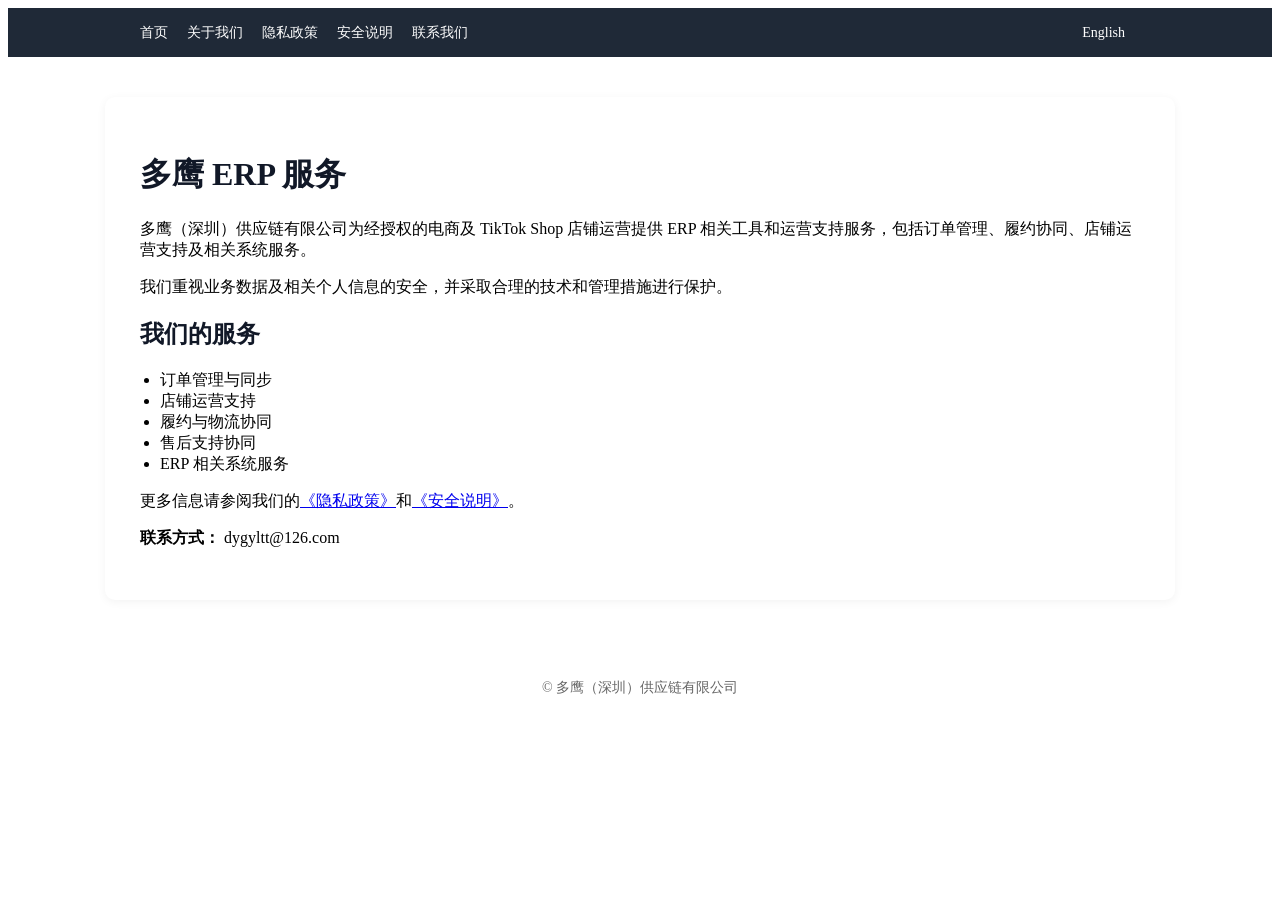
==== zh/index.html @ d551454d "fix stray html text" ====
﻿<!DOCTYPE html>
<html lang="zh-CN">
<head>
  <meta charset="UTF-8" />
  <meta name="viewport" content="width=device-width, initial-scale=1.0" />
  <title>多鹰 ERP 服务</title>
  <link rel="stylesheet" href="../style.css" />
</head>
<body>
  <header>
    <nav>
      <a href="index.html">首页</a>
      <a href="about.html">关于我们</a>
      <a href="privacy.html">隐私政策</a>
      <a href="security.html">安全说明</a>
      <a href="contact.html">联系我们</a>
      <span class="lang-switch"><a href="../index.html">English</a></span>
    </nav>
  </header>

  <main>
    <h1>多鹰 ERP 服务</h1>
    <p>
      多鹰（深圳）供应链有限公司为经授权的电商及 TikTok Shop 店铺运营提供 ERP 相关工具和运营支持服务，包括订单管理、履约协同、店铺运营支持及相关系统服务。
    </p>
    <p>
      我们重视业务数据及相关个人信息的安全，并采取合理的技术和管理措施进行保护。
    </p>

    <h2>我们的服务</h2>
    <ul>
      <li>订单管理与同步</li>
      <li>店铺运营支持</li>
      <li>履约与物流协同</li>
      <li>售后支持协同</li>
      <li>ERP 相关系统服务</li>
    </ul>

    <p>
      更多信息请参阅我们的<a href="privacy.html">《隐私政策》</a>和<a href="security.html">《安全说明》</a>。
    </p>

    <p><strong>联系方式：</strong> dygyltt@126.com</p>
  </main>

  <footer>
    <p>© 多鹰（深圳）供应链有限公司</p>
  </footer>
</body>
</html>
---- style.css ----
﻿css
body {
  font-family: Arial, sans-serif;
  margin: 0;
  padding: 0;
  color: #222;
  background: #f5f7fb;
  line-height: 1.6;
}

header {
  background: #1f2937;
  padding: 15px 20px;
}

nav {
  max-width: 1000px;
  margin: 0 auto;
}

nav a {
  color: #fff;
  margin-right: 15px;
  text-decoration: none;
  font-size: 14px;
}

nav a:hover {
  text-decoration: underline;
}

main {
  max-width: 1000px;
  margin: 40px auto;
  background: #fff;
  padding: 35px;
  border-radius: 10px;
  box-shadow: 0 2px 10px rgba(0,0,0,0.05);
}

h1, h2, h3 {
  color: #111827;
}

footer {
  text-align: center;
  padding: 25px;
  color: #666;
  font-size: 14px;
}

ul {
  padding-left: 20px;
}

.lang-switch {
  float: right;
}

.small {
  font-size: 14px;
  color: #666;
}
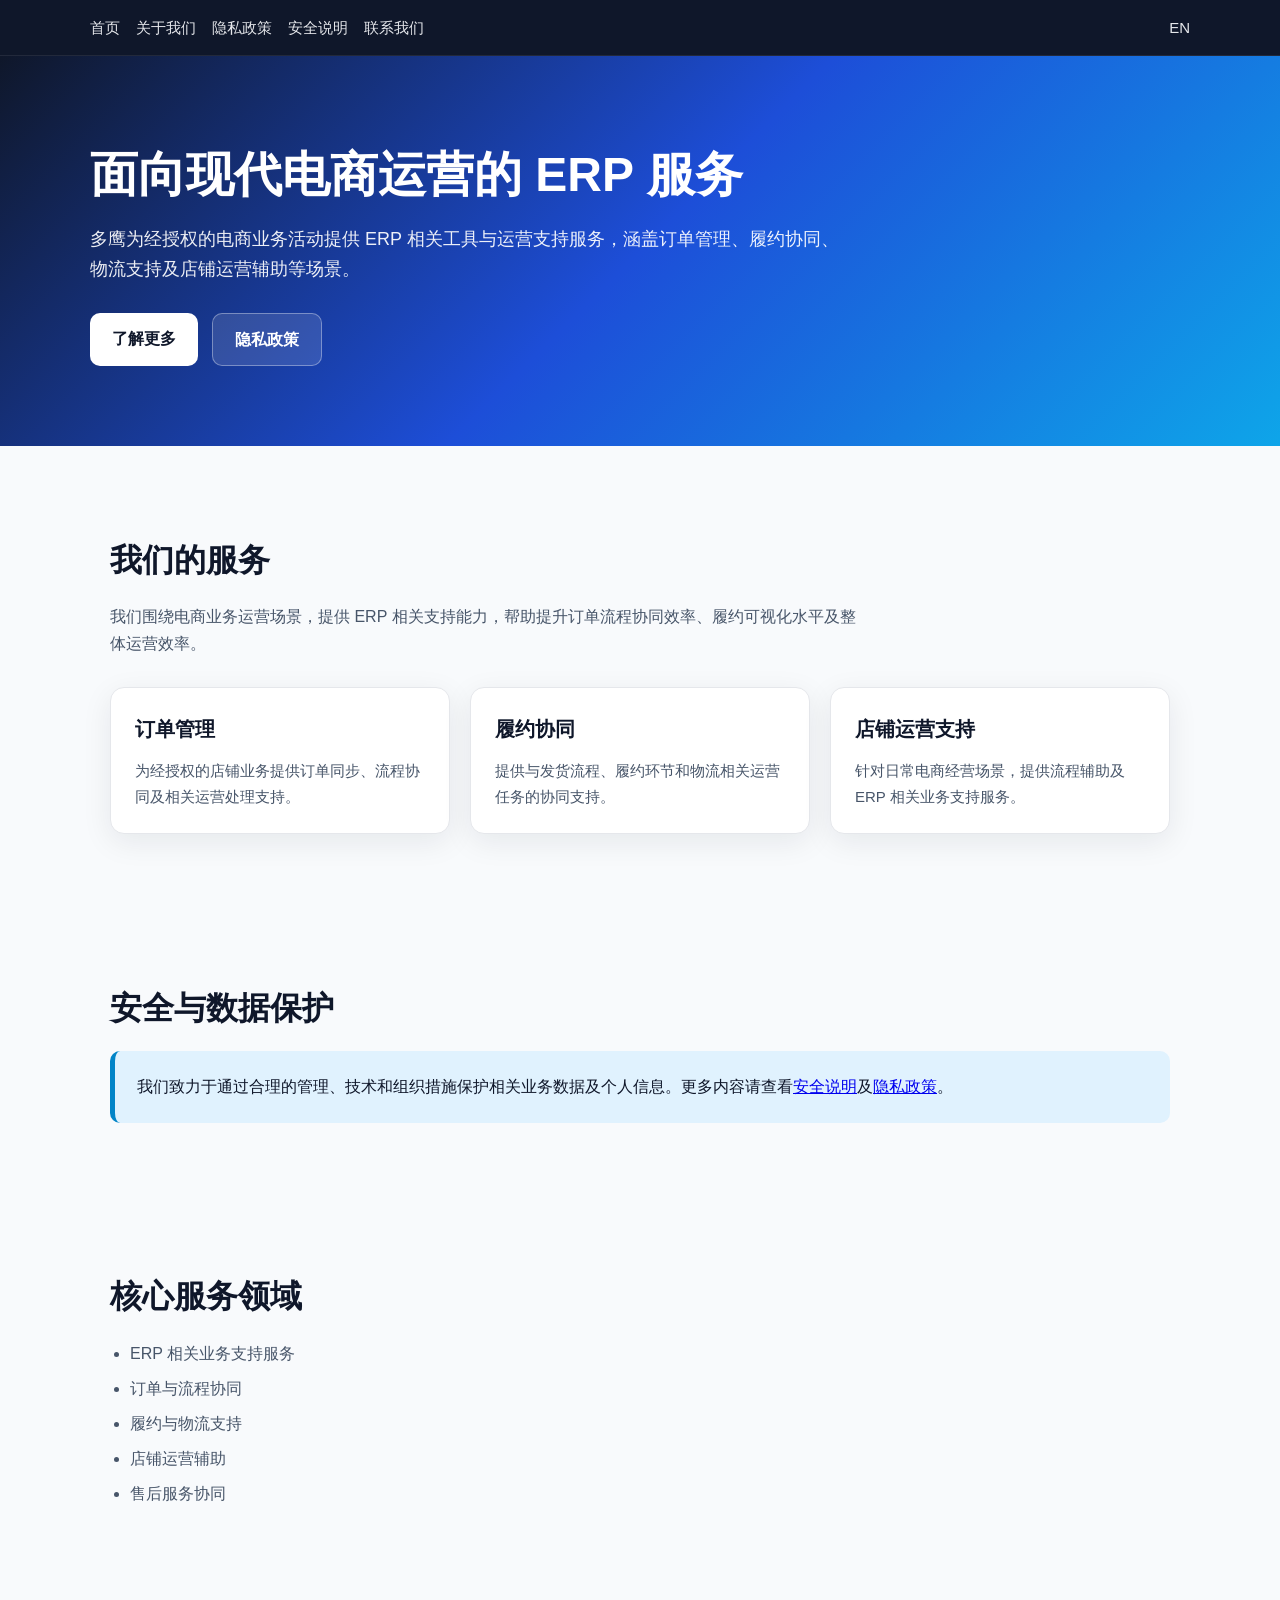
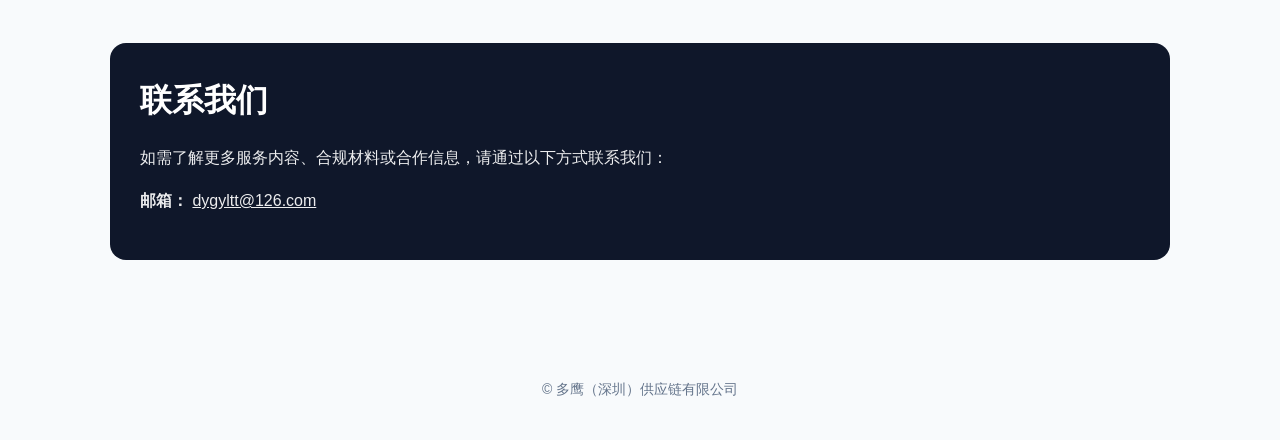
==== commit 22ac4806: "update homepage files" ====
--- a/zh/index.html
+++ b/zh/index.html
@@ -14,33 +14,81 @@
       <a href="privacy.html">隐私政策</a>
       <a href="security.html">安全说明</a>
       <a href="contact.html">联系我们</a>
-      <span class="lang-switch"><a href="../index.html">English</a></span>
+      <span class="lang-switch"><a href="../index.html">EN</a></span>
     </nav>
   </header>
 
+  <section class="hero">
+    <div class="hero-inner">
+      <h1>面向现代电商运营的 ERP 服务</h1>
+      <p>
+        多鹰为经授权的电商业务活动提供 ERP 相关工具与运营支持服务，涵盖订单管理、履约协同、物流支持及店铺运营辅助等场景。
+      </p>
+      <div class="hero-buttons">
+        <a href="about.html" class="btn-primary">了解更多</a>
+        <a href="privacy.html" class="btn-secondary">隐私政策</a>
+      </div>
+    </div>
+  </section>
+
   <main>
-    <h1>多鹰 ERP 服务</h1>
-    <p>
-      多鹰（深圳）供应链有限公司为经授权的电商及 TikTok Shop 店铺运营提供 ERP 相关工具和运营支持服务，包括订单管理、履约协同、店铺运营支持及相关系统服务。
-    </p>
-    <p>
-      我们重视业务数据及相关个人信息的安全，并采取合理的技术和管理措施进行保护。
-    </p>
+    <section class="section">
+      <h2>我们的服务</h2>
+      <p class="section-intro">
+        我们围绕电商业务运营场景，提供 ERP 相关支持能力，帮助提升订单流程协同效率、履约可视化水平及整体运营效率。
+      </p>
 
-    <h2>我们的服务</h2>
-    <ul>
-      <li>订单管理与同步</li>
-      <li>店铺运营支持</li>
-      <li>履约与物流协同</li>
-      <li>售后支持协同</li>
-      <li>ERP 相关系统服务</li>
-    </ul>
+      <div class="cards">
+        <div class="card">
+          <h3>订单管理</h3>
+          <p>
+            为经授权的店铺业务提供订单同步、流程协同及相关运营处理支持。
+          </p>
+        </div>
 
-    <p>
-      更多信息请参阅我们的<a href="privacy.html">《隐私政策》</a>和<a href="security.html">《安全说明》</a>。
-    </p>
+        <div class="card">
+          <h3>履约协同</h3>
+          <p>
+            提供与发货流程、履约环节和物流相关运营任务的协同支持。
+          </p>
+        </div>
 
-    <p><strong>联系方式：</strong> dygyltt@126.com</p>
+        <div class="card">
+          <h3>店铺运营支持</h3>
+          <p>
+            针对日常电商经营场景，提供流程辅助及 ERP 相关业务支持服务。
+          </p>
+        </div>
+      </div>
+    </section>
+
+    <section class="section">
+      <h2>安全与数据保护</h2>
+      <div class="highlight">
+        我们致力于通过合理的管理、技术和组织措施保护相关业务数据及个人信息。更多内容请查看<a href="security.html">安全说明</a>及<a href="privacy.html">隐私政策</a>。
+      </div>
+    </section>
+
+    <section class="section">
+      <h2>核心服务领域</h2>
+      <ul class="clean-list">
+        <li>ERP 相关业务支持服务</li>
+        <li>订单与流程协同</li>
+        <li>履约与物流支持</li>
+        <li>店铺运营辅助</li>
+        <li>售后服务协同</li>
+      </ul>
+    </section>
+
+    <section class="section">
+      <div class="contact-box">
+        <h2>联系我们</h2>
+        <p>
+          如需了解更多服务内容、合规材料或合作信息，请通过以下方式联系我们：
+        </p>
+        <p><strong>邮箱：</strong> <a href="mailto:dygyltt@126.com">dygyltt@126.com</a></p>
+      </div>
+    </section>
   </main>
 
   <footer>
--- a/style.css
+++ b/style.css
@@ -1,63 +1,208 @@
-﻿css
+﻿* {
+  box-sizing: border-box;
+}
+
 body {
-  font-family: Arial, sans-serif;
   margin: 0;
-  padding: 0;
-  color: #222;
-  background: #f5f7fb;
-  line-height: 1.6;
+  font-family: Arial, Helvetica, sans-serif;
+  color: #1f2937;
+  background: #f8fafc;
+  line-height: 1.7;
 }
 
 header {
-  background: #1f2937;
-  padding: 15px 20px;
+  background: #0f172a;
+  padding: 14px 20px;
+  border-bottom: 1px solid rgba(255, 255, 255, 0.08);
 }
 
 nav {
-  max-width: 1000px;
+  max-width: 1100px;
   margin: 0 auto;
+  display: flex;
+  flex-wrap: wrap;
+  align-items: center;
+  gap: 16px;
 }
 
 nav a {
-  color: #fff;
-  margin-right: 15px;
+  color: #e5e7eb;
   text-decoration: none;
-  font-size: 14px;
+  font-size: 15px;
 }
 
 nav a:hover {
-  text-decoration: underline;
+  color: #ffffff;
+}
+
+.lang-switch {
+  margin-left: auto;
+}
+
+.hero {
+  background: linear-gradient(135deg, #0f172a 0%, #1d4ed8 50%, #0ea5e9 100%);
+  color: white;
+  padding: 90px 20px 80px;
+}
+
+.hero-inner {
+  max-width: 1100px;
+  margin: 0 auto;
+}
+
+.hero h1 {
+  font-size: 48px;
+  line-height: 1.2;
+  margin: 0 0 20px;
+  max-width: 800px;
+}
+
+.hero p {
+  font-size: 18px;
+  max-width: 760px;
+  color: rgba(255, 255, 255, 0.92);
+  margin-bottom: 28px;
+}
+
+.hero-buttons {
+  display: flex;
+  flex-wrap: wrap;
+  gap: 14px;
+}
+
+.hero-buttons a {
+  display: inline-block;
+  padding: 12px 22px;
+  border-radius: 10px;
+  text-decoration: none;
+  font-weight: bold;
+  transition: 0.2s ease;
+}
+
+.btn-primary {
+  background: white;
+  color: #0f172a;
+}
+
+.btn-primary:hover {
+  background: #e2e8f0;
+}
+
+.btn-secondary {
+  background: rgba(255, 255, 255, 0.12);
+  color: white;
+  border: 1px solid rgba(255, 255, 255, 0.35);
+}
+
+.btn-secondary:hover {
+  background: rgba(255, 255, 255, 0.2);
+}
+
+.section {
+  max-width: 1100px;
+  margin: 0 auto;
+  padding: 60px 20px;
+}
+
+.section h2 {
+  font-size: 32px;
+  margin-bottom: 16px;
+  color: #0f172a;
+}
+
+.section-intro {
+  max-width: 760px;
+  color: #475569;
+  margin-bottom: 30px;
+}
+
+.cards {
+  display: grid;
+  grid-template-columns: repeat(auto-fit, minmax(240px, 1fr));
+  gap: 20px;
+}
+
+.card {
+  background: white;
+  border-radius: 14px;
+  padding: 24px;
+  box-shadow: 0 8px 30px rgba(15, 23, 42, 0.08);
+  border: 1px solid #e5e7eb;
+}
+
+.card h3 {
+  margin-top: 0;
+  margin-bottom: 12px;
+  font-size: 20px;
+  color: #0f172a;
+}
+
+.card p {
+  margin: 0;
+  color: #475569;
+  font-size: 15px;
+}
+
+.highlight {
+  background: #e0f2fe;
+  border-left: 5px solid #0284c7;
+  padding: 22px;
+  border-radius: 10px;
+  color: #0f172a;
+}
+
+.contact-box {
+  background: #0f172a;
+  color: white;
+  border-radius: 16px;
+  padding: 30px;
+}
+
+.contact-box h2 {
+  color: white;
+  margin-top: 0;
+}
+
+.contact-box p,
+.contact-box a {
+  color: rgba(255, 255, 255, 0.92);
 }
 
 main {
-  max-width: 1000px;
-  margin: 40px auto;
-  background: #fff;
-  padding: 35px;
-  border-radius: 10px;
-  box-shadow: 0 2px 10px rgba(0,0,0,0.05);
-}
-
-h1, h2, h3 {
-  color: #111827;
+  padding-bottom: 20px;
 }
 
 footer {
   text-align: center;
-  padding: 25px;
-  color: #666;
+  padding: 24px 20px;
+  color: #64748b;
   font-size: 14px;
 }
 
-ul {
+ul.clean-list {
   padding-left: 20px;
-}
-
-.lang-switch {
-  float: right;
-}
-
-.small {
-  font-size: 14px;
-  color: #666;
+  color: #475569;
+}
+
+ul.clean-list li {
+  margin-bottom: 8px;
+}
+
+@media (max-width: 768px) {
+  .hero {
+    padding: 70px 20px 60px;
+  }
+
+  .hero h1 {
+    font-size: 34px;
+  }
+
+  .section h2 {
+    font-size: 26px;
+  }
+
+  .lang-switch {
+    margin-left: 0;
+    width: 100%;
+  }
 }
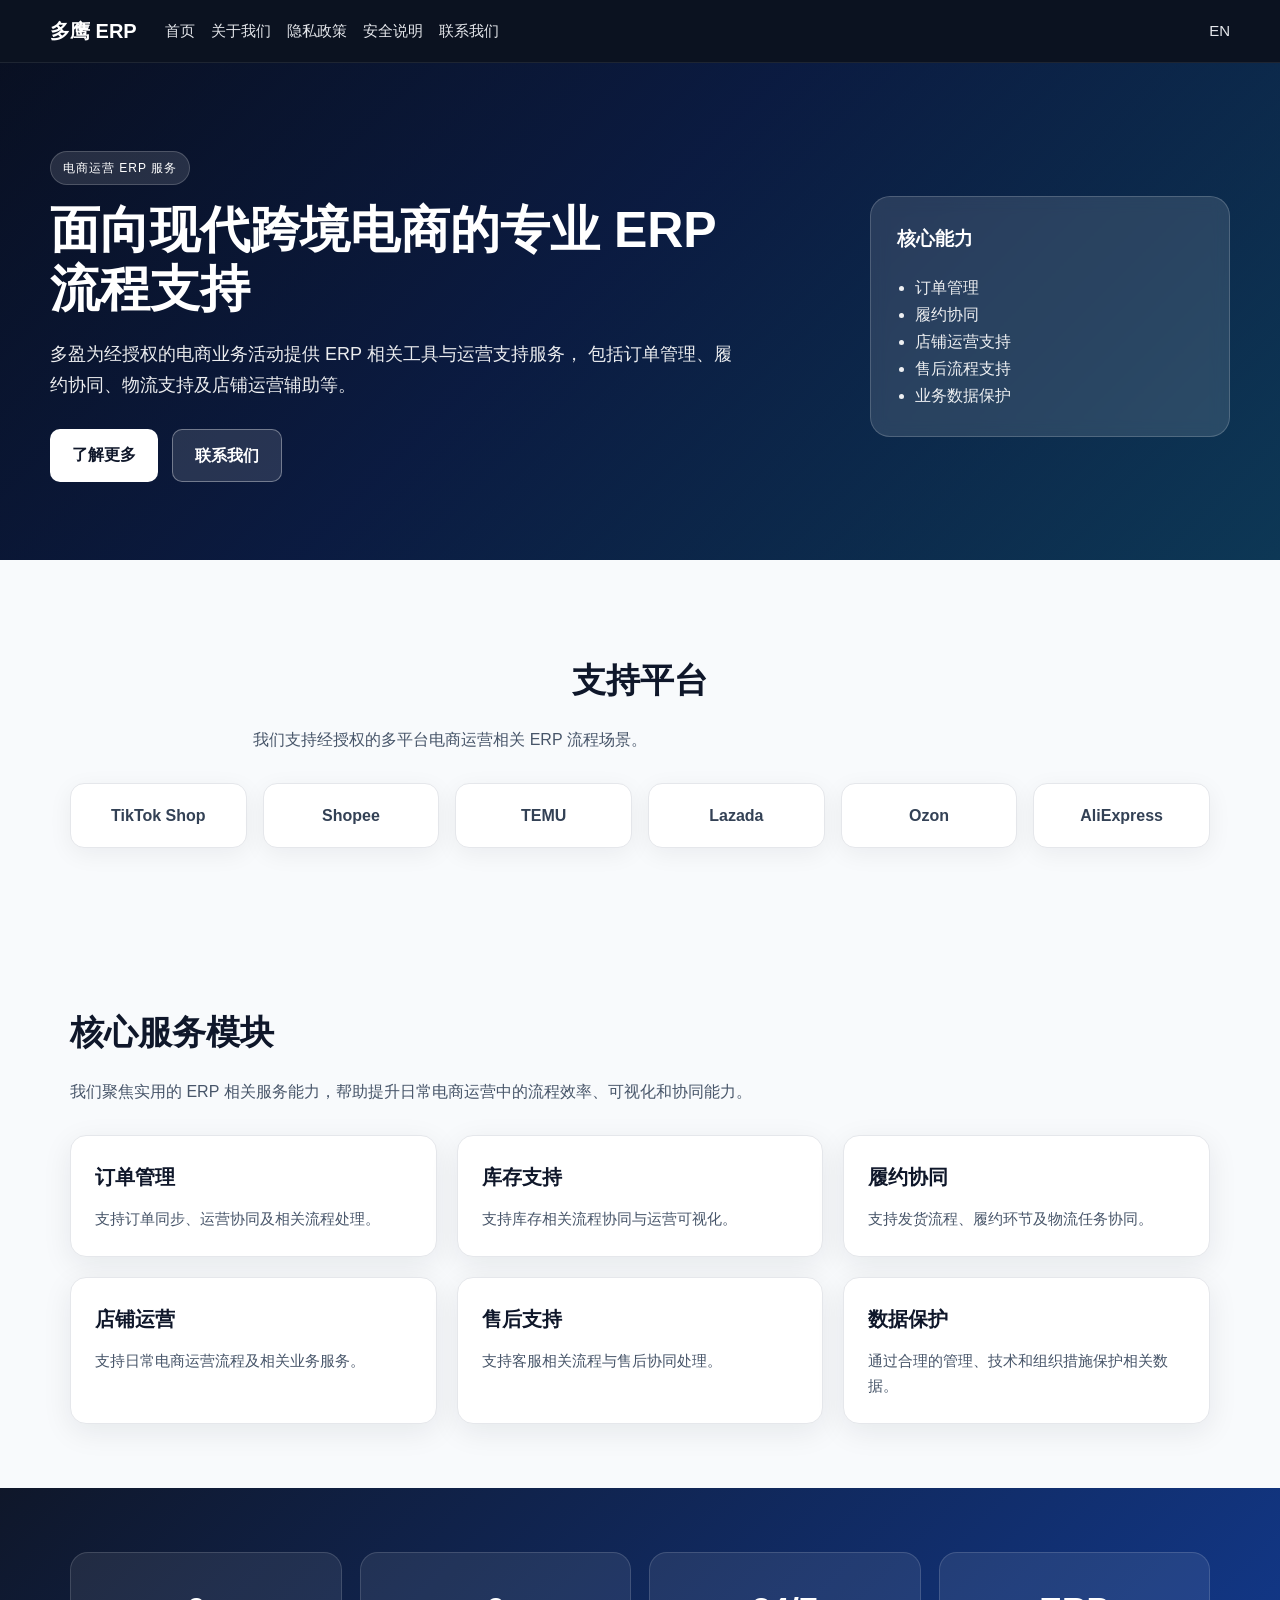
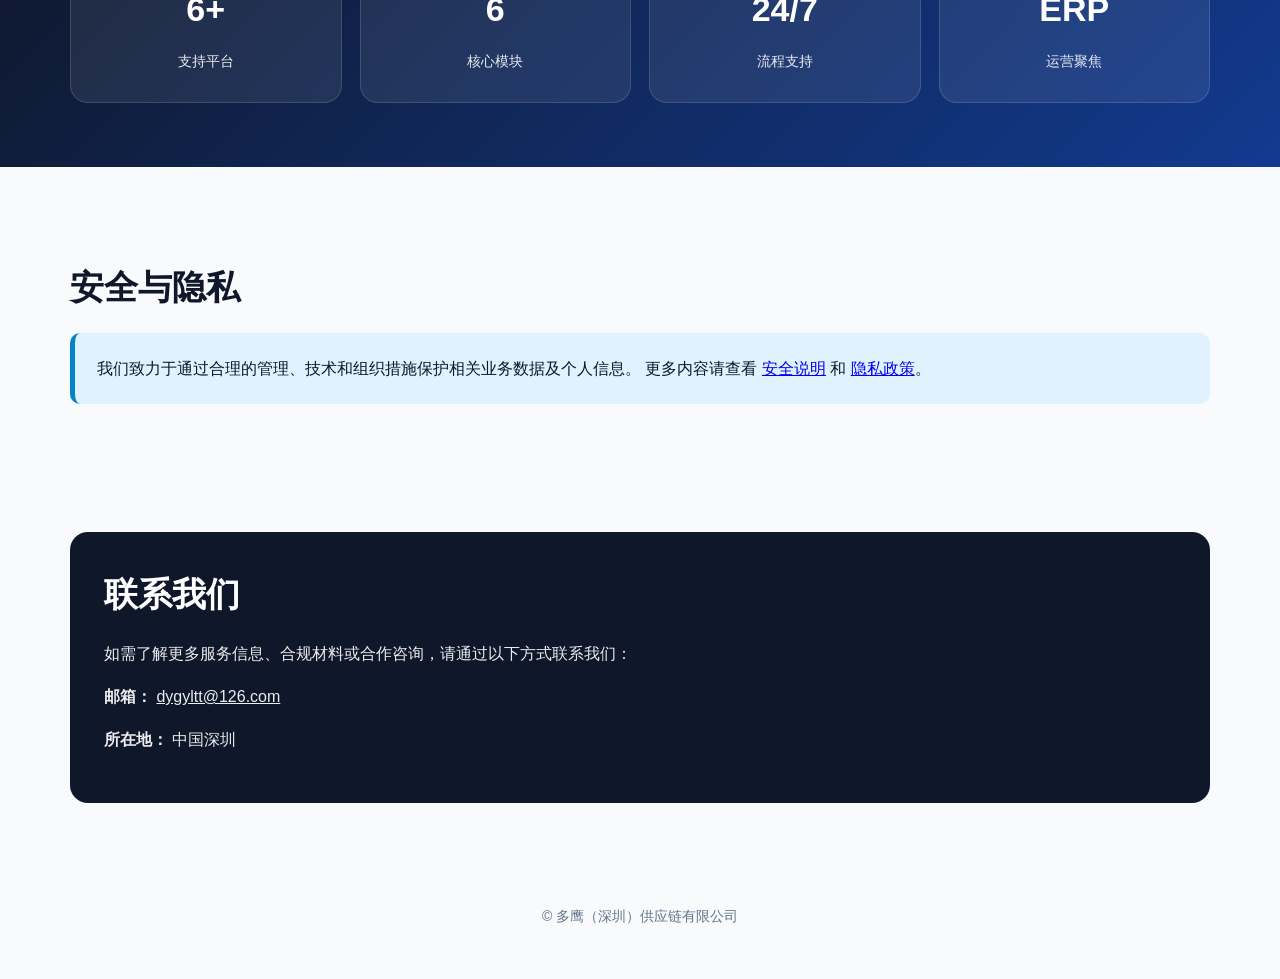
==== commit e253ea6b: "replace full bilingual website files" ====
--- a/zh/index.html
+++ b/zh/index.html
@@ -9,87 +9,137 @@
 <body>
   <header>
     <nav>
-      <a href="index.html">首页</a>
-      <a href="about.html">关于我们</a>
-      <a href="privacy.html">隐私政策</a>
-      <a href="security.html">安全说明</a>
-      <a href="contact.html">联系我们</a>
+      <div class="brand">多鹰 ERP</div>
+      <div class="nav-links">
+        <a href="index.html">首页</a>
+        <a href="about.html">关于我们</a>
+        <a href="privacy.html">隐私政策</a>
+        <a href="security.html">安全说明</a>
+        <a href="contact.html">联系我们</a>
+      </div>
       <span class="lang-switch"><a href="../index.html">EN</a></span>
     </nav>
   </header>
 
   <section class="hero">
-    <div class="hero-inner">
-      <h1>面向现代电商运营的 ERP 服务</h1>
-      <p>
-        多鹰为经授权的电商业务活动提供 ERP 相关工具与运营支持服务，涵盖订单管理、履约协同、物流支持及店铺运营辅助等场景。
-      </p>
-      <div class="hero-buttons">
-        <a href="about.html" class="btn-primary">了解更多</a>
-        <a href="privacy.html" class="btn-secondary">隐私政策</a>
+    <div class="hero-inner hero-grid">
+      <div class="hero-copy">
+        <div class="eyebrow">电商运营 ERP 服务</div>
+        <h1>面向现代跨境电商的专业 ERP 流程支持</h1>
+        <p>
+          多盈为经授权的电商业务活动提供 ERP 相关工具与运营支持服务，
+          包括订单管理、履约协同、物流支持及店铺运营辅助等。
+        </p>
+        <div class="hero-buttons">
+          <a href="about.html" class="btn-primary">了解更多</a>
+          <a href="contact.html" class="btn-secondary">联系我们</a>
+        </div>
+      </div>
+
+      <div class="hero-panel">
+        <div class="panel-card">
+          <h3>核心能力</h3>
+          <ul>
+            <li>订单管理</li>
+            <li>履约协同</li>
+            <li>店铺运营支持</li>
+            <li>售后流程支持</li>
+            <li>业务数据保护</li>
+          </ul>
+        </div>
       </div>
     </div>
   </section>
 
-  <main>
-    <section class="section">
-      <h2>我们的服务</h2>
-      <p class="section-intro">
-        我们围绕电商业务运营场景，提供 ERP 相关支持能力，帮助提升订单流程协同效率、履约可视化水平及整体运营效率。
+  <section class="platforms section">
+    <h2>支持平台</h2>
+    <p class="section-intro">
+      我们支持经授权的多平台电商运营相关 ERP 流程场景。
+    </p>
+    <div class="logo-row">
+      <div class="logo-item">TikTok Shop</div>
+      <div class="logo-item">Shopee</div>
+      <div class="logo-item">TEMU</div>
+      <div class="logo-item">Lazada</div>
+      <div class="logo-item">Ozon</div>
+      <div class="logo-item">AliExpress</div>
+    </div>
+  </section>
+
+  <section class="section">
+    <h2>核心服务模块</h2>
+    <p class="section-intro">
+      我们聚焦实用的 ERP 相关服务能力，帮助提升日常电商运营中的流程效率、可视化和协同能力。
+    </p>
+
+    <div class="cards six-grid">
+      <div class="card">
+        <h3>订单管理</h3>
+        <p>支持订单同步、运营协同及相关流程处理。</p>
+      </div>
+      <div class="card">
+        <h3>库存支持</h3>
+        <p>支持库存相关流程协同与运营可视化。</p>
+      </div>
+      <div class="card">
+        <h3>履约协同</h3>
+        <p>支持发货流程、履约环节及物流任务协同。</p>
+      </div>
+      <div class="card">
+        <h3>店铺运营</h3>
+        <p>支持日常电商运营流程及相关业务服务。</p>
+      </div>
+      <div class="card">
+        <h3>售后支持</h3>
+        <p>支持客服相关流程与售后协同处理。</p>
+      </div>
+      <div class="card">
+        <h3>数据保护</h3>
+        <p>通过合理的管理、技术和组织措施保护相关数据。</p>
+      </div>
+    </div>
+  </section>
+
+  <section class="stats-wrap">
+    <div class="section stats-grid">
+      <div class="stat-box">
+        <strong>6+</strong>
+        <span>支持平台</span>
+      </div>
+      <div class="stat-box">
+        <strong>6</strong>
+        <span>核心模块</span>
+      </div>
+      <div class="stat-box">
+        <strong>24/7</strong>
+        <span>流程支持</span>
+      </div>
+      <div class="stat-box">
+        <strong>ERP</strong>
+        <span>运营聚焦</span>
+      </div>
+    </div>
+  </section>
+
+  <section class="section">
+    <h2>安全与隐私</h2>
+    <div class="highlight">
+      我们致力于通过合理的管理、技术和组织措施保护相关业务数据及个人信息。
+      更多内容请查看 <a href="security.html">安全说明</a> 和
+      <a href="privacy.html">隐私政策</a>。
+    </div>
+  </section>
+
+  <section class="section">
+    <div class="contact-box">
+      <h2>联系我们</h2>
+      <p>
+        如需了解更多服务信息、合规材料或合作咨询，请通过以下方式联系我们：
       </p>
-
-      <div class="cards">
-        <div class="card">
-          <h3>订单管理</h3>
-          <p>
-            为经授权的店铺业务提供订单同步、流程协同及相关运营处理支持。
-          </p>
-        </div>
-
-        <div class="card">
-          <h3>履约协同</h3>
-          <p>
-            提供与发货流程、履约环节和物流相关运营任务的协同支持。
-          </p>
-        </div>
-
-        <div class="card">
-          <h3>店铺运营支持</h3>
-          <p>
-            针对日常电商经营场景，提供流程辅助及 ERP 相关业务支持服务。
-          </p>
-        </div>
-      </div>
-    </section>
-
-    <section class="section">
-      <h2>安全与数据保护</h2>
-      <div class="highlight">
-        我们致力于通过合理的管理、技术和组织措施保护相关业务数据及个人信息。更多内容请查看<a href="security.html">安全说明</a>及<a href="privacy.html">隐私政策</a>。
-      </div>
-    </section>
-
-    <section class="section">
-      <h2>核心服务领域</h2>
-      <ul class="clean-list">
-        <li>ERP 相关业务支持服务</li>
-        <li>订单与流程协同</li>
-        <li>履约与物流支持</li>
-        <li>店铺运营辅助</li>
-        <li>售后服务协同</li>
-      </ul>
-    </section>
-
-    <section class="section">
-      <div class="contact-box">
-        <h2>联系我们</h2>
-        <p>
-          如需了解更多服务内容、合规材料或合作信息，请通过以下方式联系我们：
-        </p>
-        <p><strong>邮箱：</strong> <a href="mailto:dygyltt@126.com">dygyltt@126.com</a></p>
-      </div>
-    </section>
-  </main>
+      <p><strong>邮箱：</strong> <a href="mailto:dygyltt@126.com">dygyltt@126.com</a></p>
+      <p><strong>所在地：</strong> 中国深圳</p>
+    </div>
+  </section>
 
   <footer>
     <p>© 多鹰（深圳）供应链有限公司</p>
--- a/style.css
+++ b/style.css
@@ -11,17 +11,33 @@
 }
 
 header {
-  background: #0f172a;
+  background: #0b1220;
   padding: 14px 20px;
   border-bottom: 1px solid rgba(255, 255, 255, 0.08);
+  position: sticky;
+  top: 0;
+  z-index: 100;
 }
 
 nav {
-  max-width: 1100px;
+  max-width: 1180px;
   margin: 0 auto;
   display: flex;
   flex-wrap: wrap;
   align-items: center;
+  gap: 18px;
+}
+
+.brand {
+  font-size: 20px;
+  font-weight: 700;
+  color: #ffffff;
+  margin-right: 10px;
+}
+
+.nav-links {
+  display: flex;
+  flex-wrap: wrap;
   gap: 16px;
 }
 
@@ -40,21 +56,41 @@
 }
 
 .hero {
-  background: linear-gradient(135deg, #0f172a 0%, #1d4ed8 50%, #0ea5e9 100%);
-  color: white;
-  padding: 90px 20px 80px;
+  background:
+    linear-gradient(rgba(8, 15, 35, 0.72), rgba(8, 15, 35, 0.72)),
+    linear-gradient(135deg, #0b1220 0%, #123a8f 45%, #1aa0d8 100%);
+  color: white;
+  padding: 88px 20px 78px;
 }
 
 .hero-inner {
-  max-width: 1100px;
+  max-width: 1180px;
   margin: 0 auto;
 }
 
+.hero-grid {
+  display: grid;
+  grid-template-columns: 1.2fr 0.8fr;
+  gap: 32px;
+  align-items: center;
+}
+
+.eyebrow {
+  display: inline-block;
+  margin-bottom: 16px;
+  padding: 6px 12px;
+  border-radius: 999px;
+  background: rgba(255, 255, 255, 0.12);
+  border: 1px solid rgba(255, 255, 255, 0.18);
+  font-size: 12px;
+  letter-spacing: 1px;
+}
+
 .hero h1 {
-  font-size: 48px;
-  line-height: 1.2;
+  font-size: 50px;
+  line-height: 1.18;
   margin: 0 0 20px;
-  max-width: 800px;
+  max-width: 760px;
 }
 
 .hero p {
@@ -98,14 +134,40 @@
   background: rgba(255, 255, 255, 0.2);
 }
 
+.hero-panel {
+  display: flex;
+  justify-content: flex-end;
+}
+
+.panel-card {
+  width: 100%;
+  max-width: 360px;
+  background: rgba(255, 255, 255, 0.12);
+  border: 1px solid rgba(255, 255, 255, 0.18);
+  border-radius: 20px;
+  padding: 26px;
+  backdrop-filter: blur(8px);
+}
+
+.panel-card h3 {
+  margin-top: 0;
+  color: #ffffff;
+}
+
+.panel-card ul {
+  margin: 0;
+  padding-left: 18px;
+  color: rgba(255, 255, 255, 0.92);
+}
+
 .section {
-  max-width: 1100px;
+  max-width: 1180px;
   margin: 0 auto;
-  padding: 60px 20px;
+  padding: 64px 20px;
 }
 
 .section h2 {
-  font-size: 32px;
+  font-size: 34px;
   margin-bottom: 16px;
   color: #0f172a;
 }
@@ -116,15 +178,39 @@
   margin-bottom: 30px;
 }
 
+.platforms {
+  text-align: center;
+}
+
+.logo-row {
+  display: grid;
+  grid-template-columns: repeat(6, 1fr);
+  gap: 16px;
+  margin-top: 30px;
+}
+
+.logo-item {
+  background: white;
+  border: 1px solid #e5e7eb;
+  border-radius: 14px;
+  padding: 18px 14px;
+  font-weight: 700;
+  color: #334155;
+  box-shadow: 0 6px 24px rgba(15, 23, 42, 0.06);
+}
+
 .cards {
   display: grid;
-  grid-template-columns: repeat(auto-fit, minmax(240px, 1fr));
   gap: 20px;
+}
+
+.six-grid {
+  grid-template-columns: repeat(3, 1fr);
 }
 
 .card {
   background: white;
-  border-radius: 14px;
+  border-radius: 16px;
   padding: 24px;
   box-shadow: 0 8px 30px rgba(15, 23, 42, 0.08);
   border: 1px solid #e5e7eb;
@@ -141,6 +227,36 @@
   margin: 0;
   color: #475569;
   font-size: 15px;
+}
+
+.stats-wrap {
+  background: linear-gradient(135deg, #0f172a, #123a8f);
+}
+
+.stats-grid {
+  display: grid;
+  grid-template-columns: repeat(4, 1fr);
+  gap: 18px;
+}
+
+.stat-box {
+  background: rgba(255, 255, 255, 0.08);
+  border: 1px solid rgba(255, 255, 255, 0.14);
+  border-radius: 18px;
+  padding: 28px 20px;
+  text-align: center;
+  color: white;
+}
+
+.stat-box strong {
+  display: block;
+  font-size: 34px;
+  margin-bottom: 8px;
+}
+
+.stat-box span {
+  font-size: 14px;
+  color: rgba(255, 255, 255, 0.9);
 }
 
 .highlight {
@@ -151,11 +267,26 @@
   color: #0f172a;
 }
 
+.content-box {
+  max-width: 1180px;
+  margin: 40px auto;
+  background: white;
+  padding: 35px;
+  border-radius: 16px;
+  box-shadow: 0 8px 30px rgba(15, 23, 42, 0.08);
+  border: 1px solid #e5e7eb;
+}
+
+.content-box h1 {
+  margin-top: 0;
+  color: #0f172a;
+}
+
 .contact-box {
   background: #0f172a;
   color: white;
-  border-radius: 16px;
-  padding: 30px;
+  border-radius: 18px;
+  padding: 34px;
 }
 
 .contact-box h2 {
@@ -168,13 +299,14 @@
   color: rgba(255, 255, 255, 0.92);
 }
 
-main {
-  padding-bottom: 20px;
+.small {
+  font-size: 14px;
+  color: #64748b;
 }
 
 footer {
   text-align: center;
-  padding: 24px 20px;
+  padding: 24px 20px 36px;
   color: #64748b;
   font-size: 14px;
 }
@@ -188,6 +320,19 @@
   margin-bottom: 8px;
 }
 
+@media (max-width: 1024px) {
+  .hero-grid,
+  .six-grid,
+  .stats-grid,
+  .logo-row {
+    grid-template-columns: repeat(2, 1fr);
+  }
+
+  .hero-panel {
+    justify-content: flex-start;
+  }
+}
+
 @media (max-width: 768px) {
   .hero {
     padding: 70px 20px 60px;
@@ -201,8 +346,24 @@
     font-size: 26px;
   }
 
+  .hero-grid,
+  .six-grid,
+  .stats-grid,
+  .logo-row {
+    grid-template-columns: 1fr;
+  }
+
   .lang-switch {
     margin-left: 0;
     width: 100%;
   }
+
+  .nav-links {
+    width: 100%;
+  }
+
+  .content-box {
+    margin: 24px 16px;
+    padding: 24px;
+  }
 }
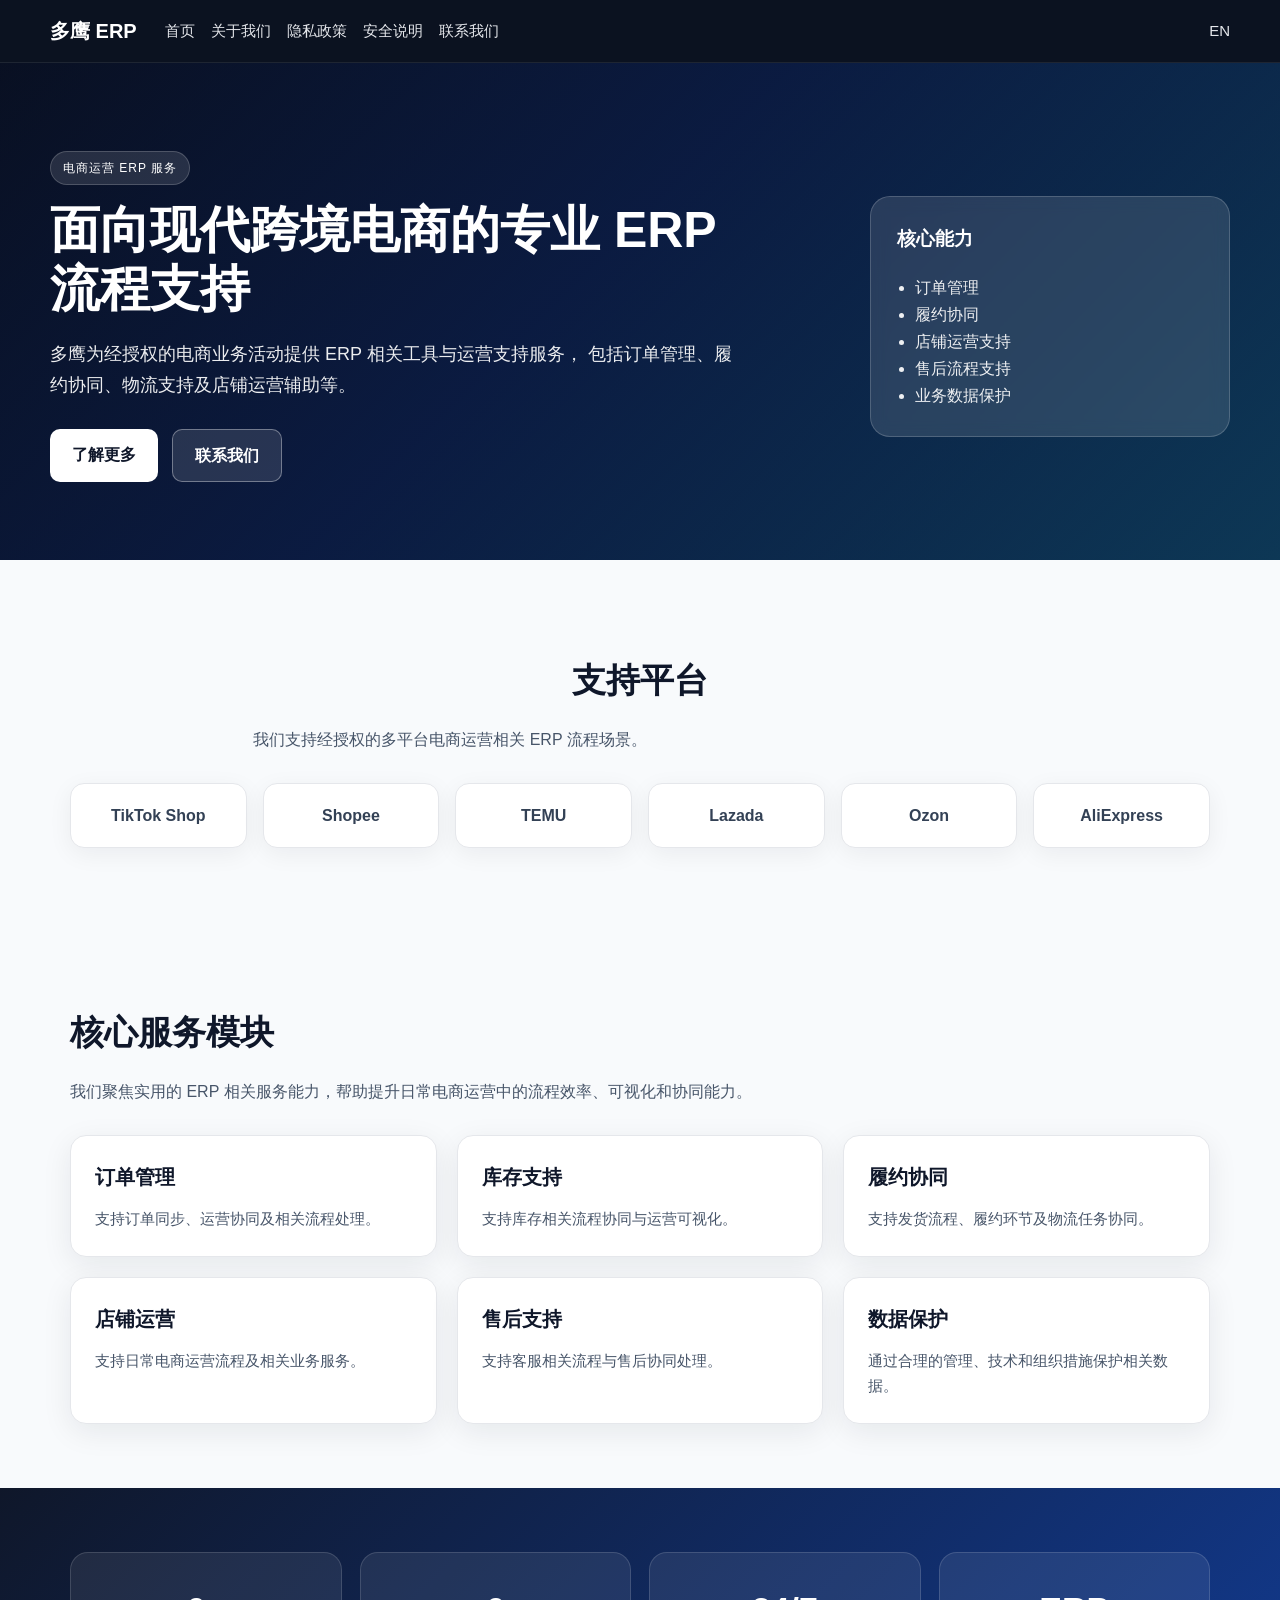
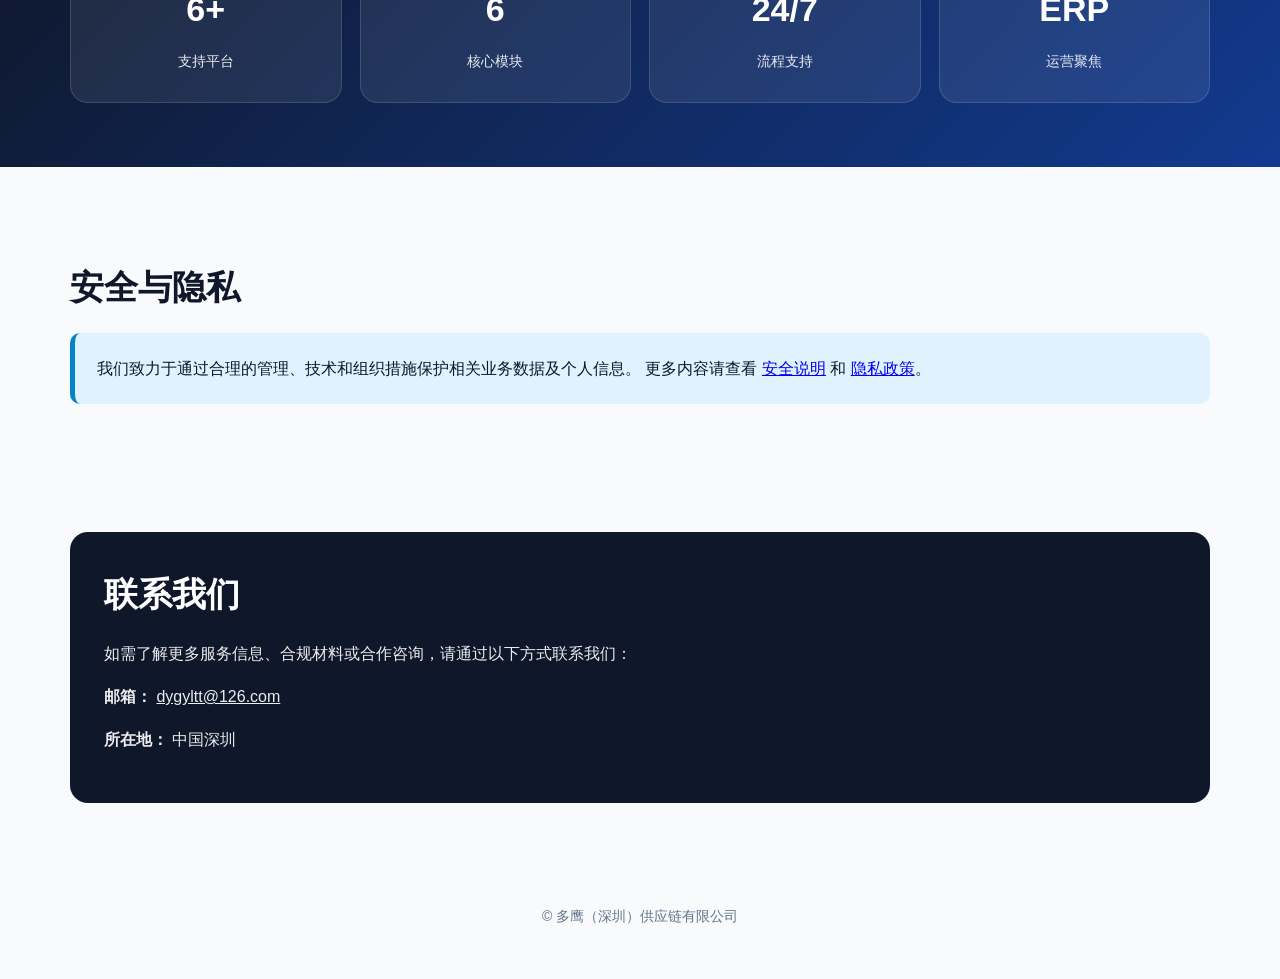
==== commit b9b7b57e: "replace 10 pages with unified navigation" ====
--- a/zh/index.html
+++ b/zh/index.html
@@ -27,7 +27,7 @@
         <div class="eyebrow">电商运营 ERP 服务</div>
         <h1>面向现代跨境电商的专业 ERP 流程支持</h1>
         <p>
-          多盈为经授权的电商业务活动提供 ERP 相关工具与运营支持服务，
+          多鹰为经授权的电商业务活动提供 ERP 相关工具与运营支持服务，
           包括订单管理、履约协同、物流支持及店铺运营辅助等。
         </p>
         <div class="hero-buttons">
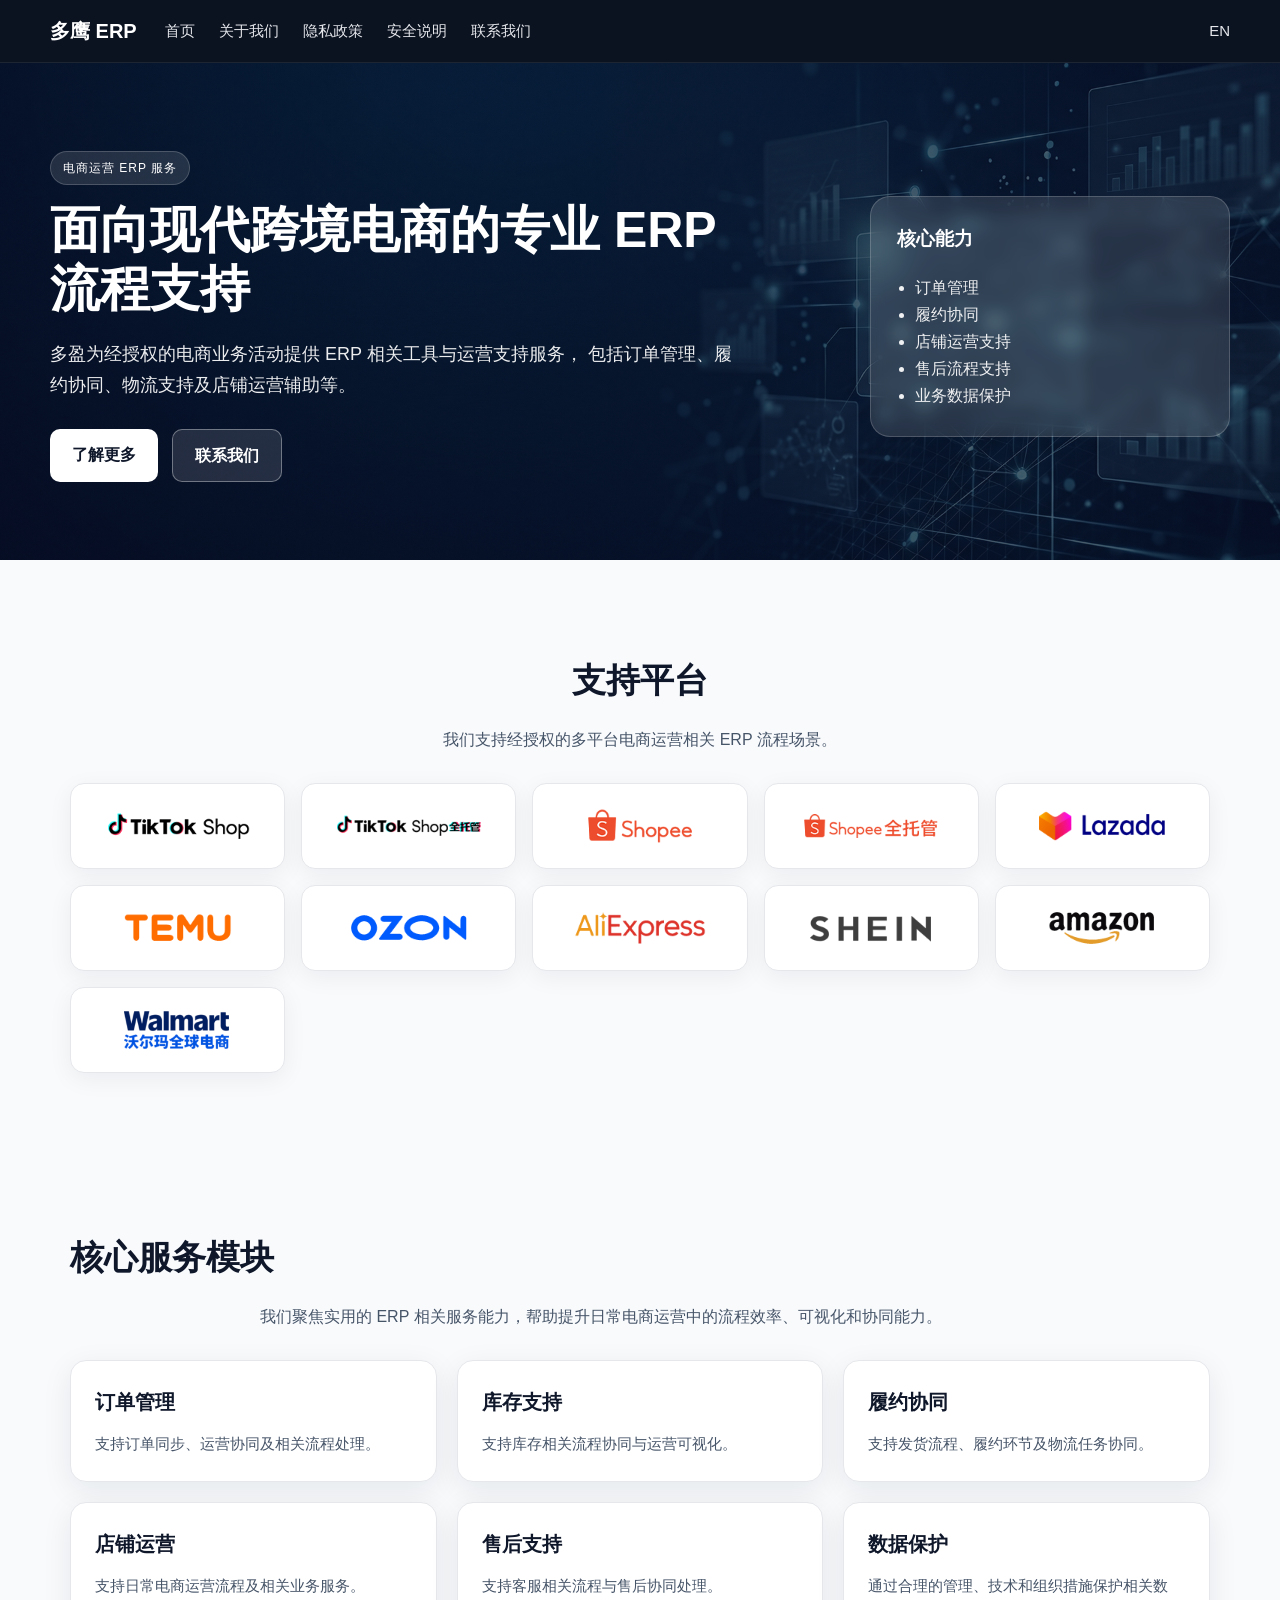
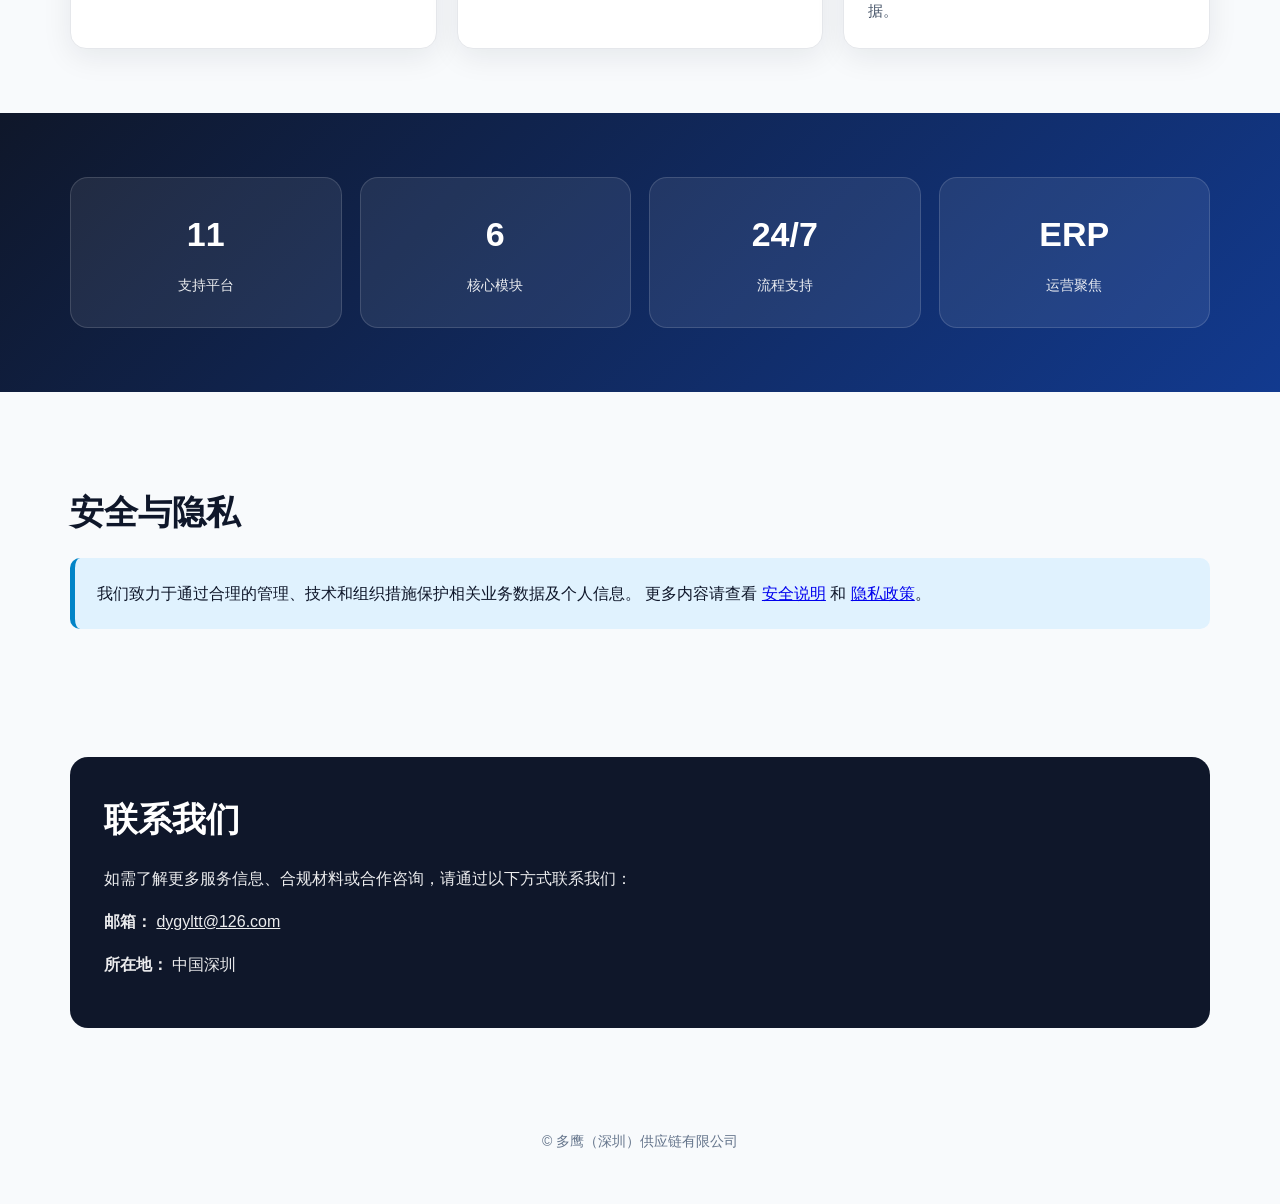
==== commit 6a2dceb9: "鹰" ====
--- a/zh/index.html
+++ b/zh/index.html
@@ -27,7 +27,7 @@
         <div class="eyebrow">电商运营 ERP 服务</div>
         <h1>面向现代跨境电商的专业 ERP 流程支持</h1>
         <p>
-          多鹰为经授权的电商业务活动提供 ERP 相关工具与运营支持服务，
+          多盈为经授权的电商业务活动提供 ERP 相关工具与运营支持服务，
           包括订单管理、履约协同、物流支持及店铺运营辅助等。
         </p>
         <div class="hero-buttons">
@@ -56,13 +56,19 @@
     <p class="section-intro">
       我们支持经授权的多平台电商运营相关 ERP 流程场景。
     </p>
+
     <div class="logo-row">
-      <div class="logo-item">TikTok Shop</div>
-      <div class="logo-item">Shopee</div>
-      <div class="logo-item">TEMU</div>
-      <div class="logo-item">Lazada</div>
-      <div class="logo-item">Ozon</div>
-      <div class="logo-item">AliExpress</div>
+      <div class="logo-item"><img src="../images/platforms/tiktok-shop.png" alt="TikTok Shop" /></div>
+      <div class="logo-item"><img src="../images/platforms/tiktok-fullservice.png" alt="TikTok Shop 全托管" /></div>
+      <div class="logo-item"><img src="../images/platforms/shopee.png" alt="Shopee" /></div>
+      <div class="logo-item"><img src="../images/platforms/shopee-fullservice.png" alt="Shopee 全托管" /></div>
+      <div class="logo-item"><img src="../images/platforms/lazada.png" alt="Lazada" /></div>
+      <div class="logo-item"><img src="../images/platforms/temu.png" alt="TEMU" /></div>
+      <div class="logo-item"><img src="../images/platforms/ozon.png" alt="OZON" /></div>
+      <div class="logo-item"><img src="../images/platforms/aliexpress.png" alt="AliExpress" /></div>
+      <div class="logo-item"><img src="../images/platforms/shein.png" alt="SHEIN" /></div>
+      <div class="logo-item"><img src="../images/platforms/amazon.png" alt="Amazon" /></div>
+      <div class="logo-item"><img src="../images/platforms/walmart.png" alt="Walmart" /></div>
     </div>
   </section>
 
@@ -103,7 +109,7 @@
   <section class="stats-wrap">
     <div class="section stats-grid">
       <div class="stat-box">
-        <strong>6+</strong>
+        <strong>11</strong>
         <span>支持平台</span>
       </div>
       <div class="stat-box">
--- a/style.css
+++ b/style.css
@@ -38,7 +38,7 @@
 .nav-links {
   display: flex;
   flex-wrap: wrap;
-  gap: 16px;
+  gap: 24px;
 }
 
 nav a {
@@ -57,8 +57,8 @@
 
 .hero {
   background:
-    linear-gradient(rgba(8, 15, 35, 0.72), rgba(8, 15, 35, 0.72)),
-    linear-gradient(135deg, #0b1220 0%, #123a8f 45%, #1aa0d8 100%);
+    linear-gradient(rgba(8, 15, 35, 0.66), rgba(8, 15, 35, 0.66)),
+    url("images/hero-bg.jpg") center center / cover no-repeat;
   color: white;
   padding: 88px 20px 78px;
 }
@@ -175,7 +175,7 @@
 .section-intro {
   max-width: 760px;
   color: #475569;
-  margin-bottom: 30px;
+  margin: 0 auto 30px;
 }
 
 .platforms {
@@ -184,7 +184,7 @@
 
 .logo-row {
   display: grid;
-  grid-template-columns: repeat(6, 1fr);
+  grid-template-columns: repeat(5, 1fr);
   gap: 16px;
   margin-top: 30px;
 }
@@ -193,10 +193,21 @@
   background: white;
   border: 1px solid #e5e7eb;
   border-radius: 14px;
-  padding: 18px 14px;
-  font-weight: 700;
-  color: #334155;
+  min-height: 86px;
+  padding: 16px 12px;
+  display: flex;
+  align-items: center;
+  justify-content: center;
   box-shadow: 0 6px 24px rgba(15, 23, 42, 0.06);
+}
+
+.logo-item img {
+  max-width: 100%;
+  max-height: 42px;
+  width: auto;
+  height: auto;
+  object-fit: contain;
+  display: block;
 }
 
 .cards {
@@ -323,9 +334,12 @@
 @media (max-width: 1024px) {
   .hero-grid,
   .six-grid,
-  .stats-grid,
+  .stats-grid {
+    grid-template-columns: repeat(2, 1fr);
+  }
+
   .logo-row {
-    grid-template-columns: repeat(2, 1fr);
+    grid-template-columns: repeat(3, 1fr);
   }
 
   .hero-panel {
@@ -348,9 +362,12 @@
 
   .hero-grid,
   .six-grid,
-  .stats-grid,
+  .stats-grid {
+    grid-template-columns: 1fr;
+  }
+
   .logo-row {
-    grid-template-columns: 1fr;
+    grid-template-columns: repeat(2, 1fr);
   }
 
   .lang-switch {
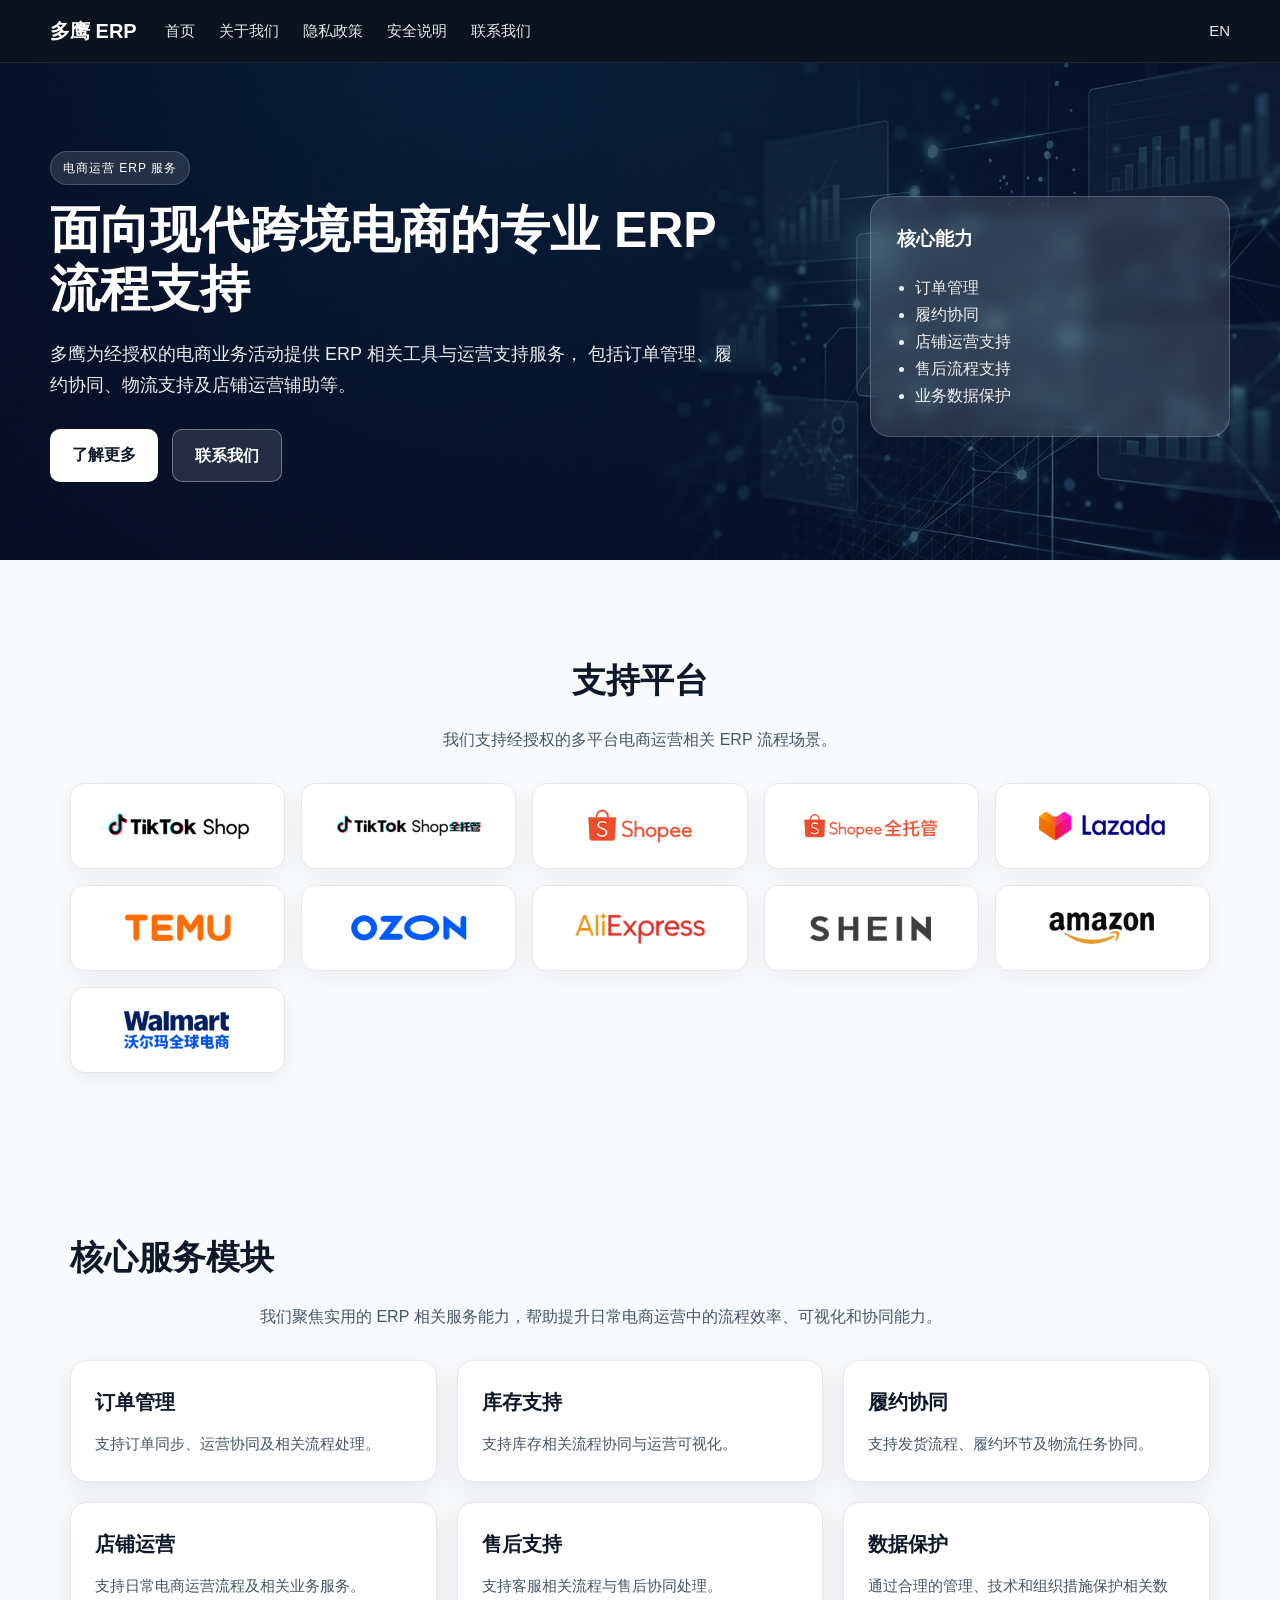
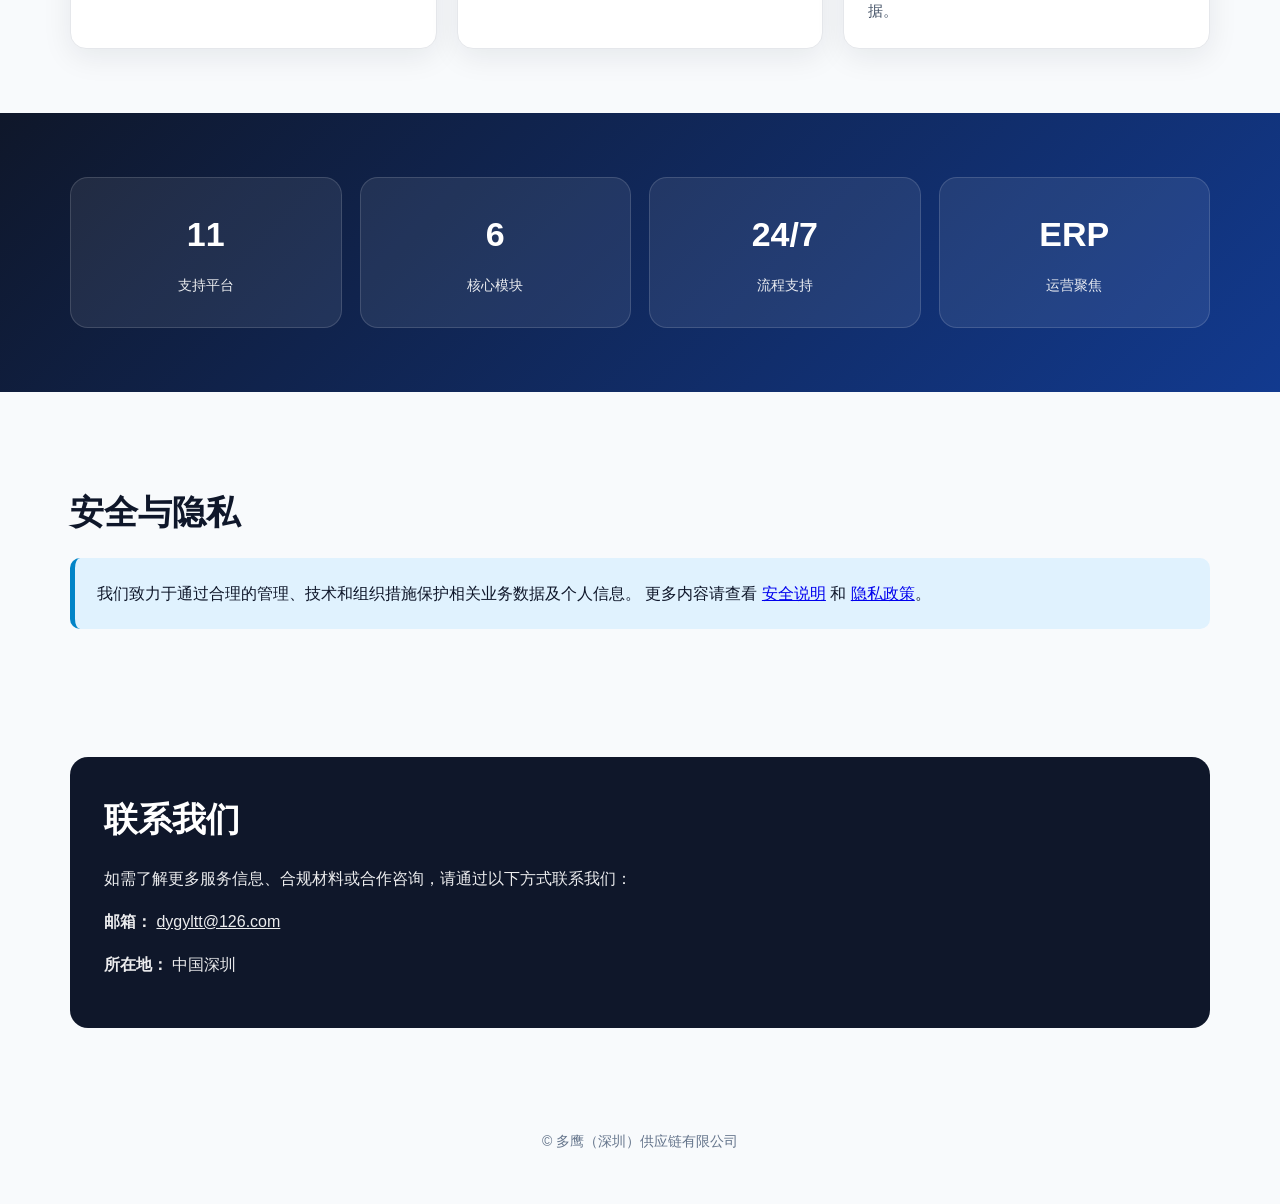
==== commit faf630de: "Update index.html" ====
--- a/zh/index.html
+++ b/zh/index.html
@@ -27,7 +27,7 @@
         <div class="eyebrow">电商运营 ERP 服务</div>
         <h1>面向现代跨境电商的专业 ERP 流程支持</h1>
         <p>
-          多盈为经授权的电商业务活动提供 ERP 相关工具与运营支持服务，
+          多鹰为经授权的电商业务活动提供 ERP 相关工具与运营支持服务，
           包括订单管理、履约协同、物流支持及店铺运营辅助等。
         </p>
         <div class="hero-buttons">
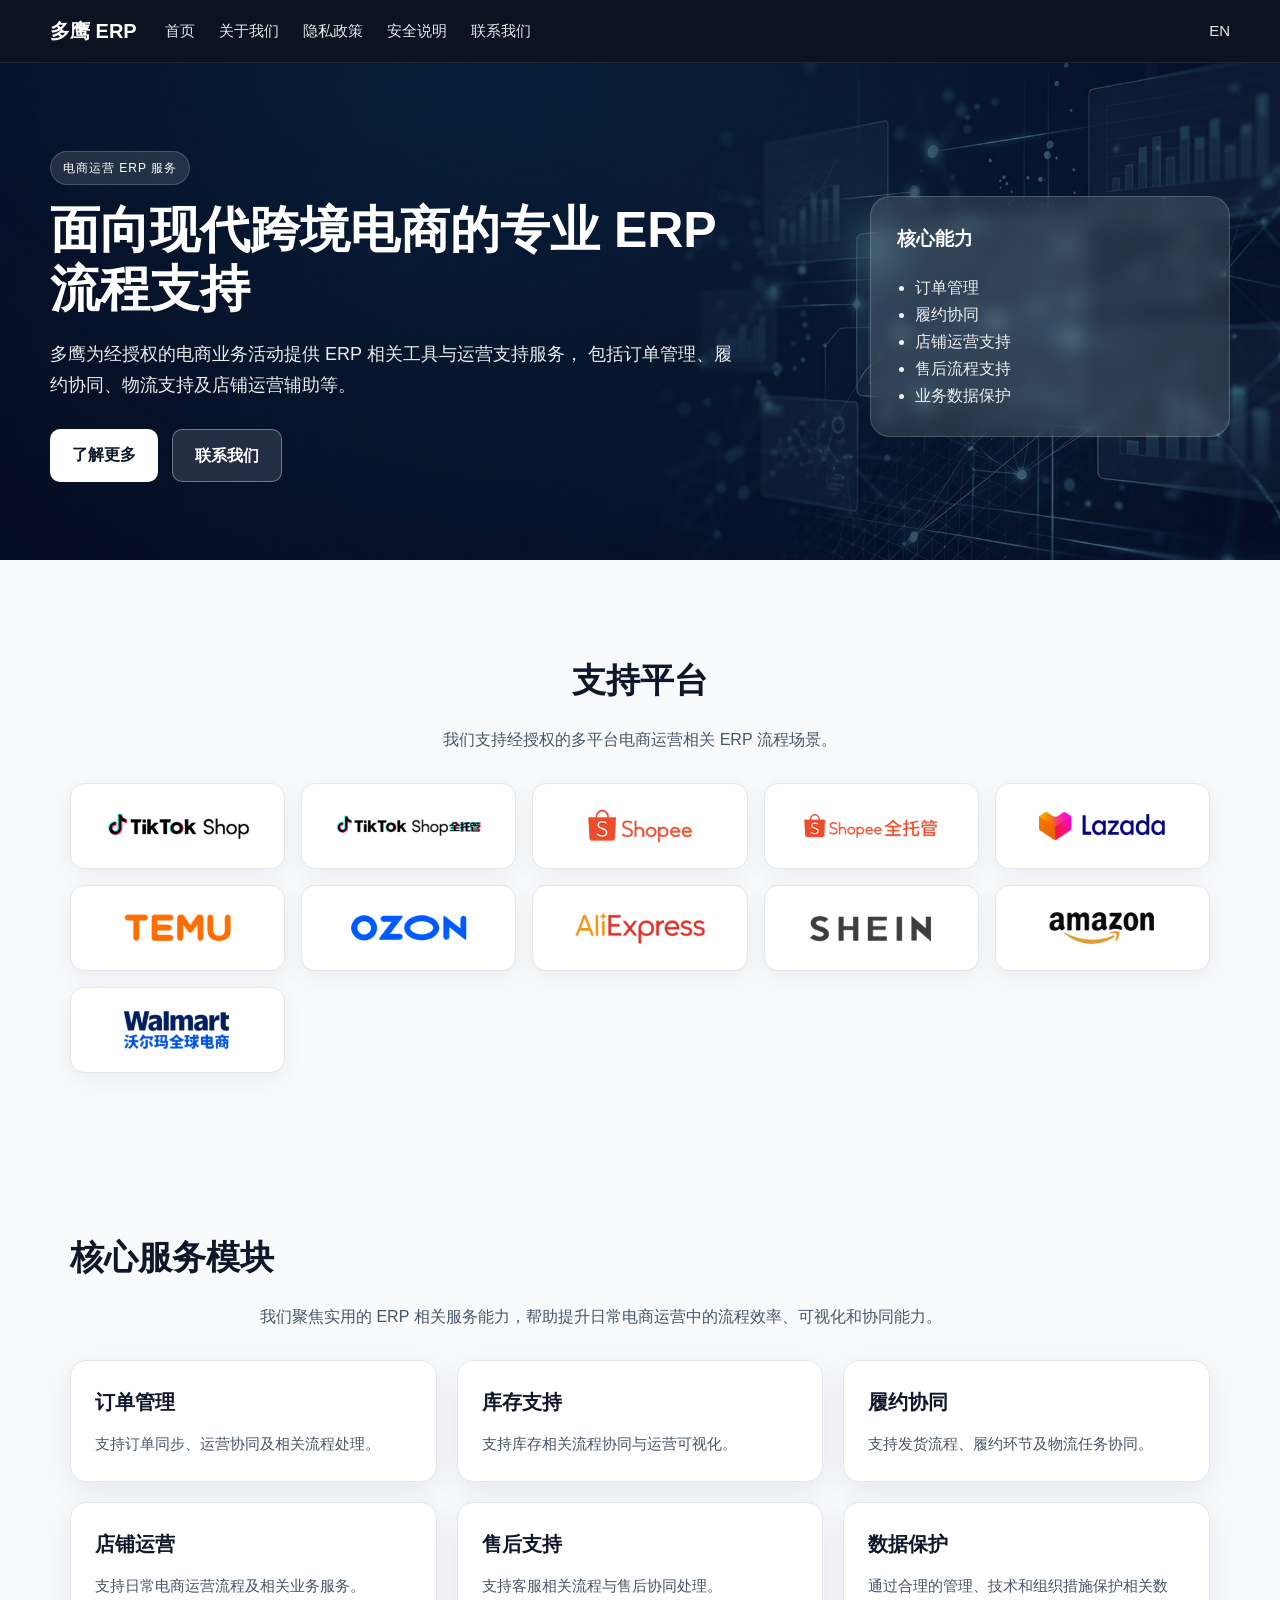
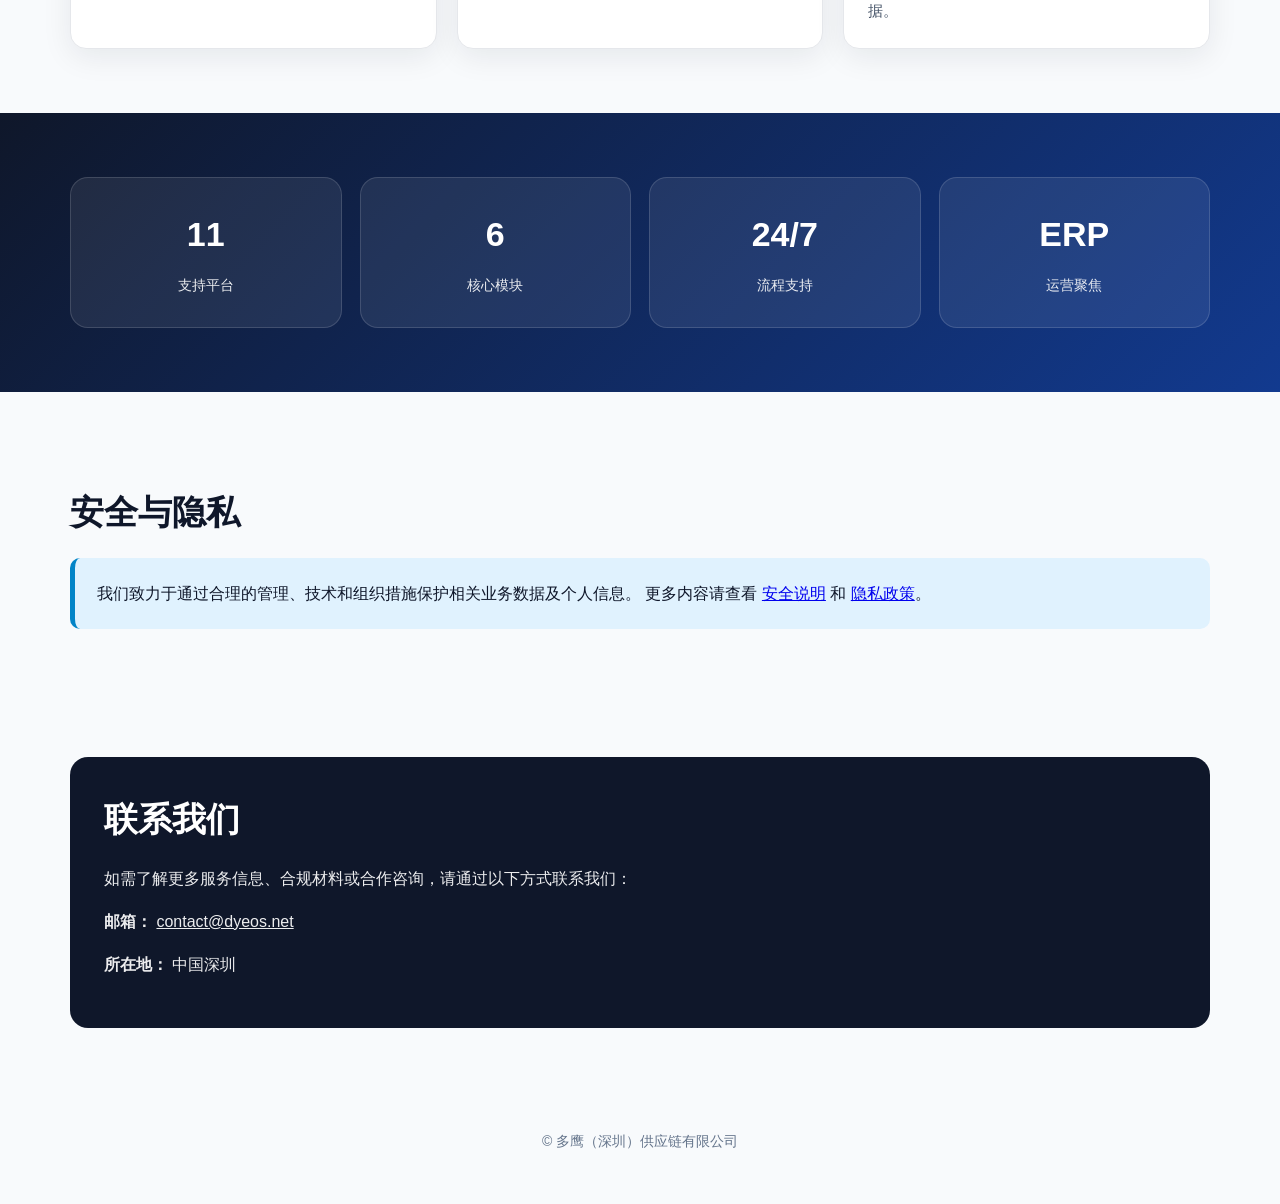
==== commit 984f7ac4: "update email and rename Chinese brand" ====
--- a/zh/index.html
+++ b/zh/index.html
@@ -142,7 +142,7 @@
       <p>
         如需了解更多服务信息、合规材料或合作咨询，请通过以下方式联系我们：
       </p>
-      <p><strong>邮箱：</strong> <a href="mailto:dygyltt@126.com">dygyltt@126.com</a></p>
+      <p><strong>邮箱：</strong> <a href="mailto:contact@dyeos.net">contact@dyeos.net</a></p>
       <p><strong>所在地：</strong> 中国深圳</p>
     </div>
   </section>
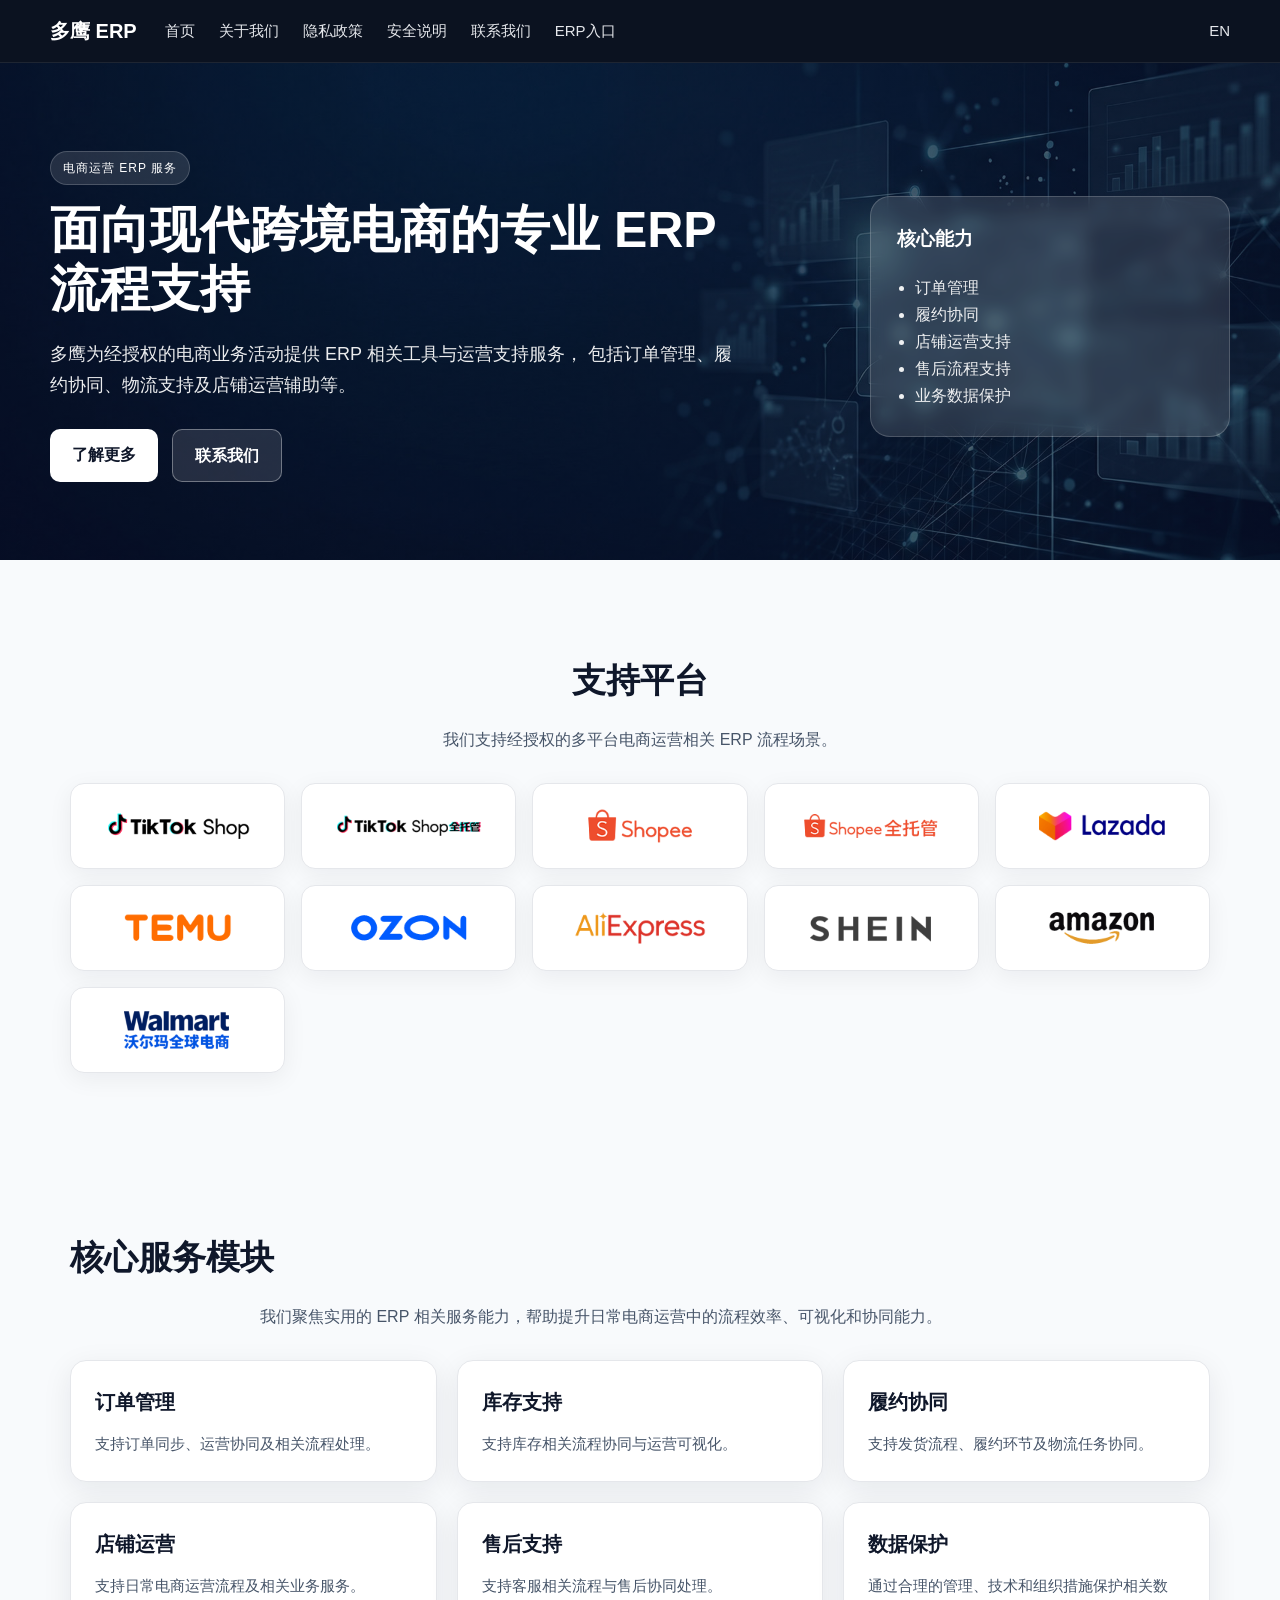
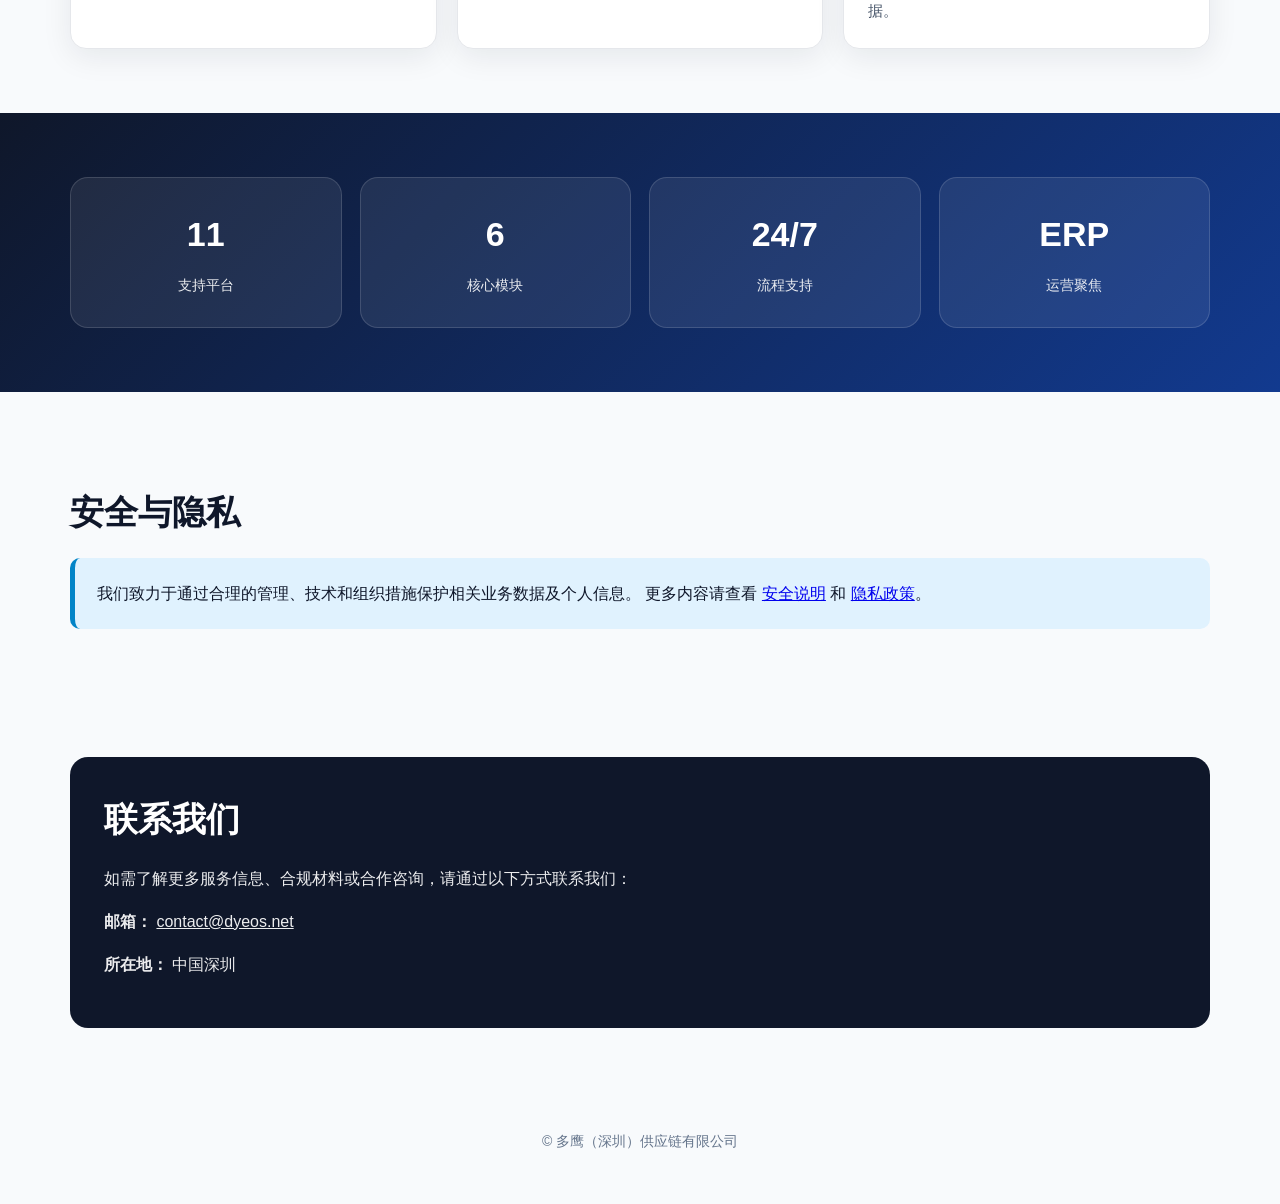
==== commit 502636bb: "Add ERP portal menu to homepage" ====
--- a/zh/index.html
+++ b/zh/index.html
@@ -16,6 +16,9 @@
         <a href="privacy.html">隐私政策</a>
         <a href="security.html">安全说明</a>
         <a href="contact.html">联系我们</a>
+        <div class="erp-menu">
+          <a href="https://www.dyerp.cn/login" target="_blank" rel="noopener noreferrer" class="erp-trigger">ERP入口</a>
+        </div>
       </div>
       <span class="lang-switch"><a href="../index.html">EN</a></span>
     </nav>
--- a/style.css
+++ b/style.css
@@ -383,4 +383,24 @@
     margin: 24px 16px;
     padding: 24px;
   }
-}+}
+
+.erp-menu {
+  display: inline-flex;
+  align-items: center;
+}
+
+.erp-trigger {
+  display: inline-flex;
+  align-items: center;
+  justify-content: center;
+  height: 100%;
+  color: #e5e7eb;
+  text-decoration: none;
+  font-size: 15px;
+  white-space: nowrap;
+}
+
+.erp-trigger:hover {
+  color: #ffffff;
+}
